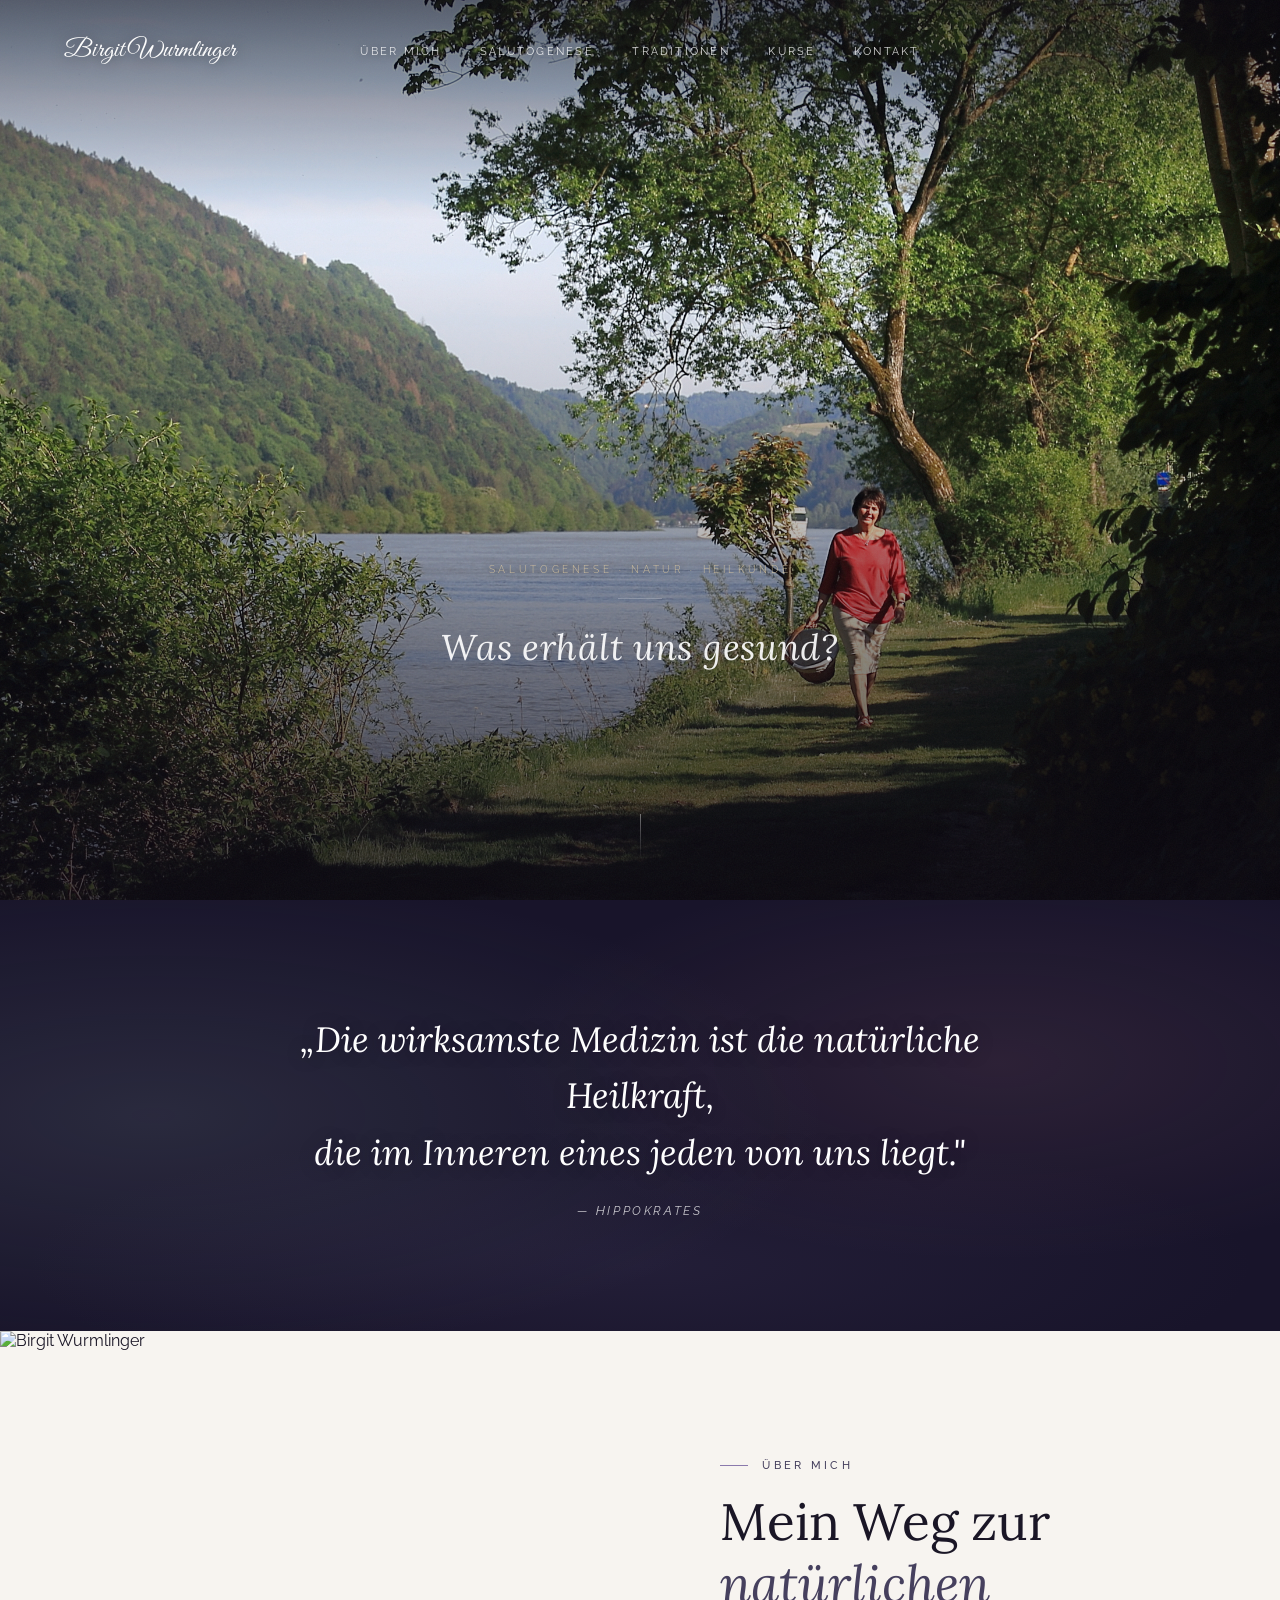
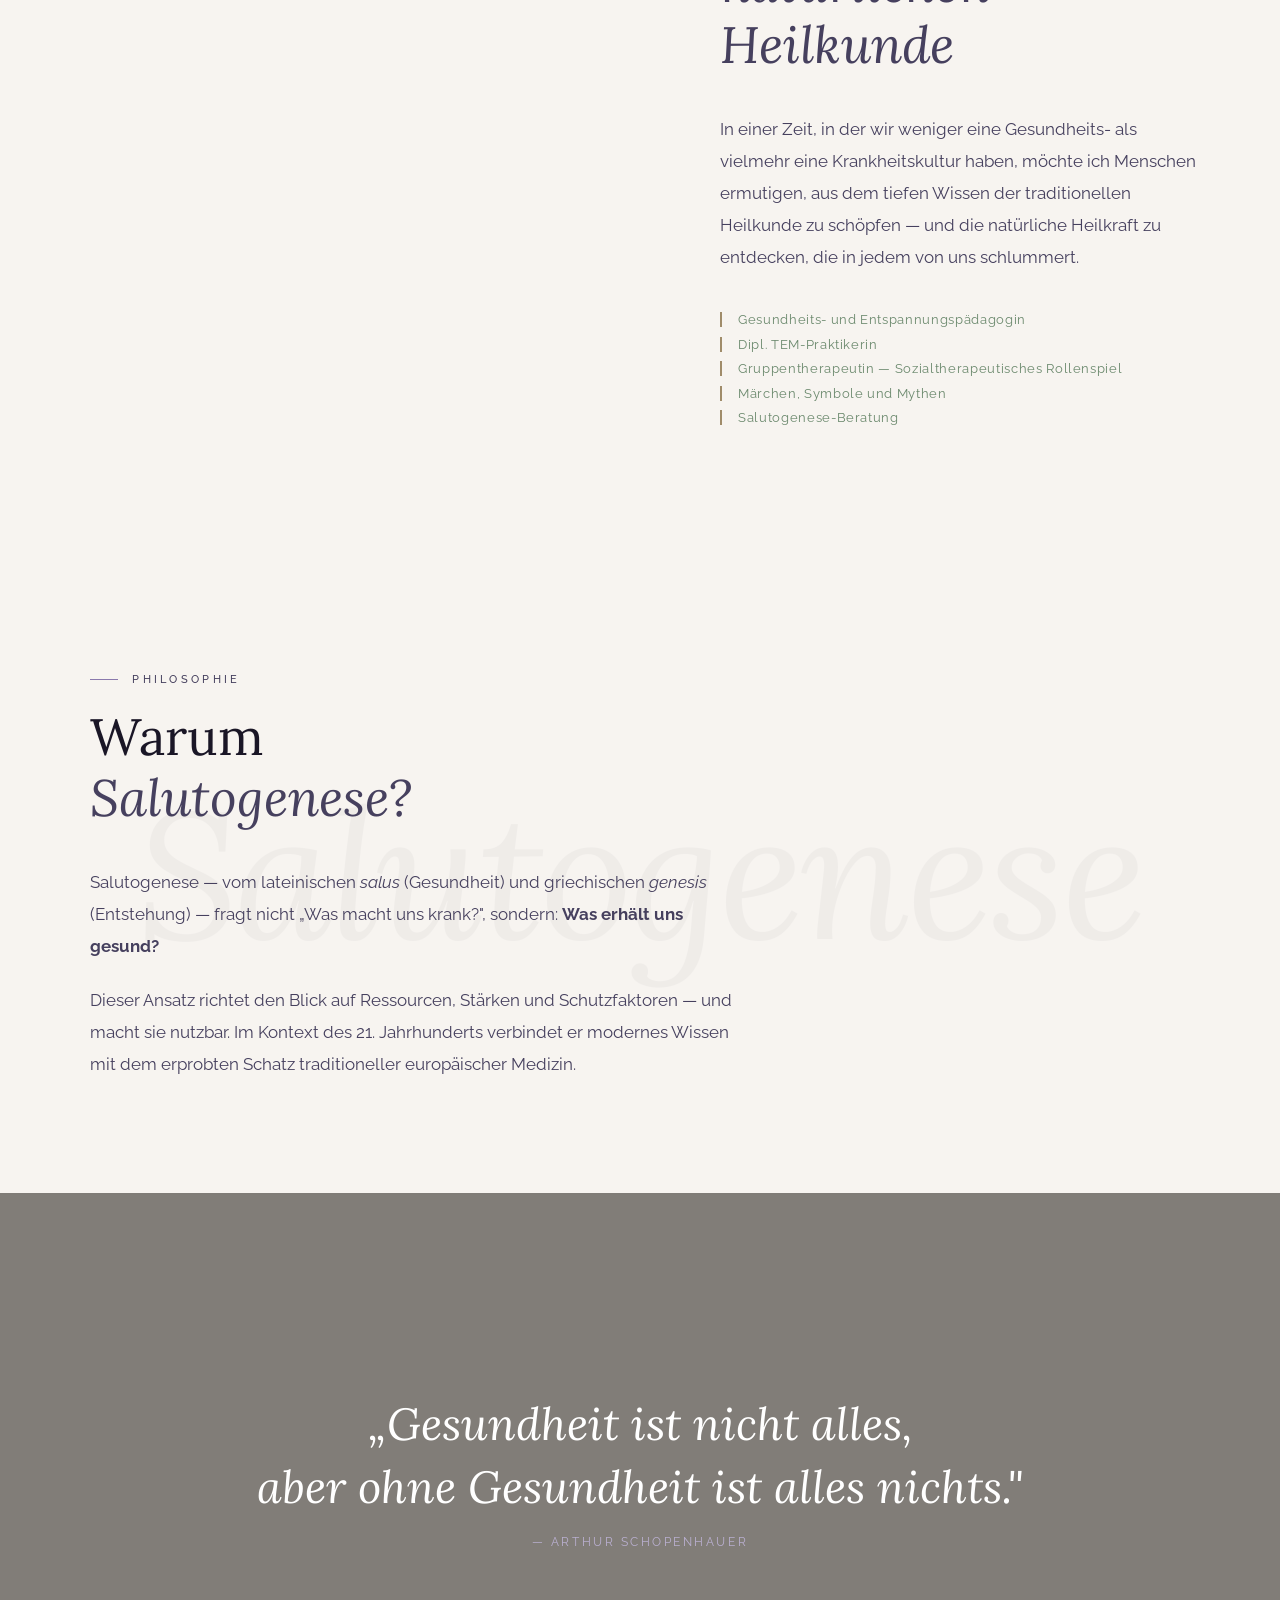
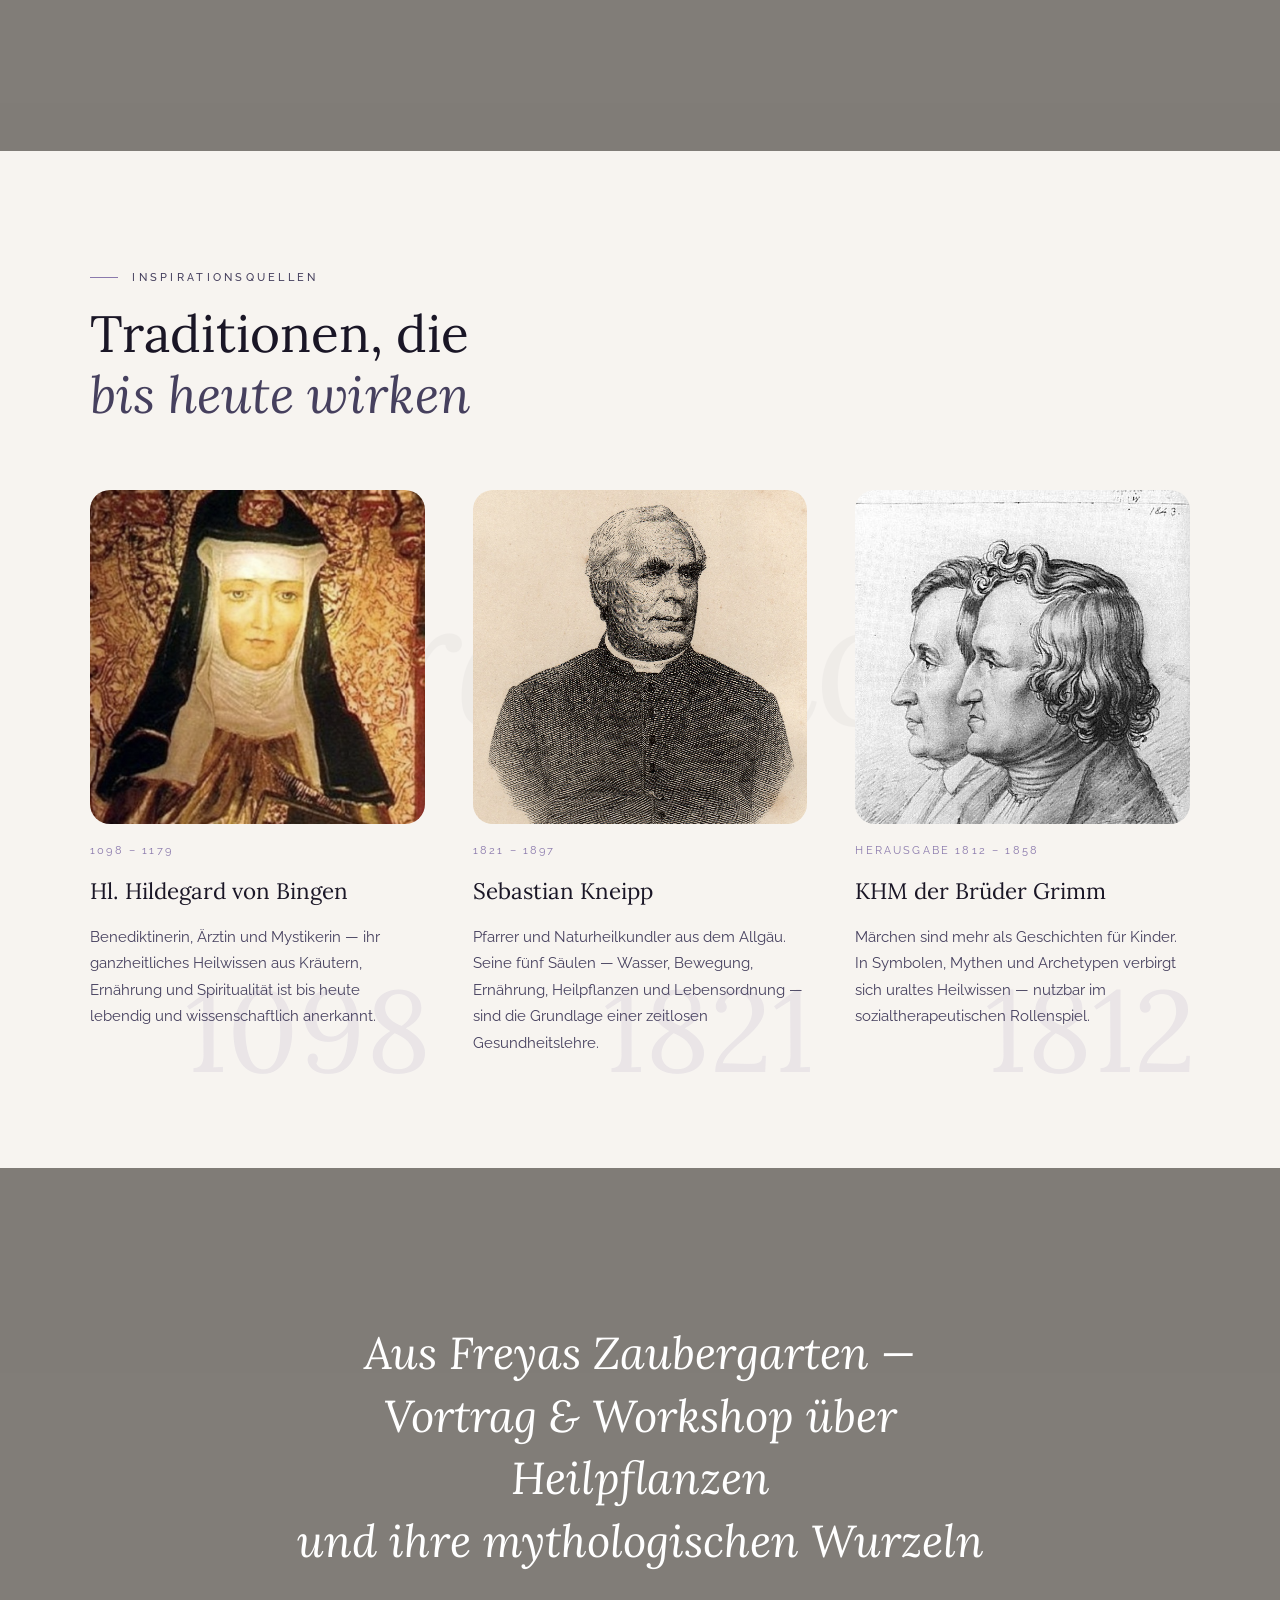
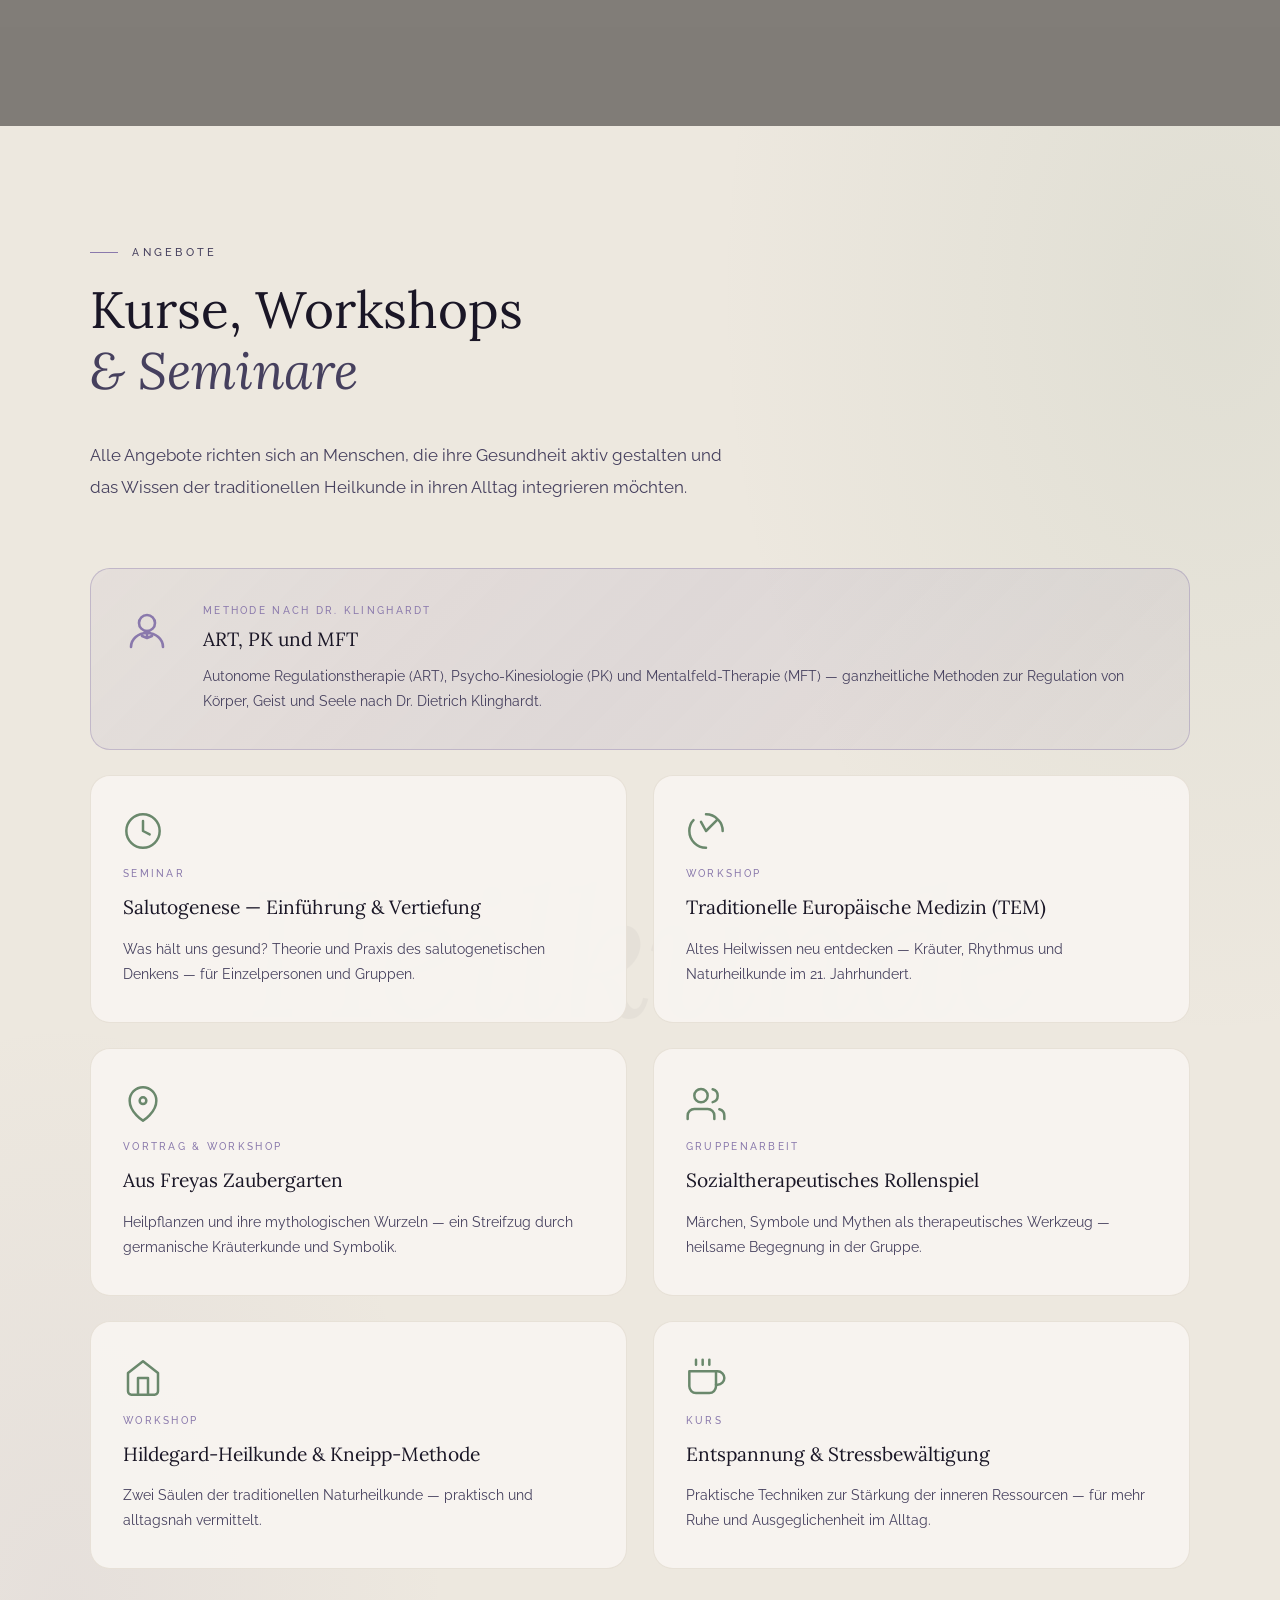
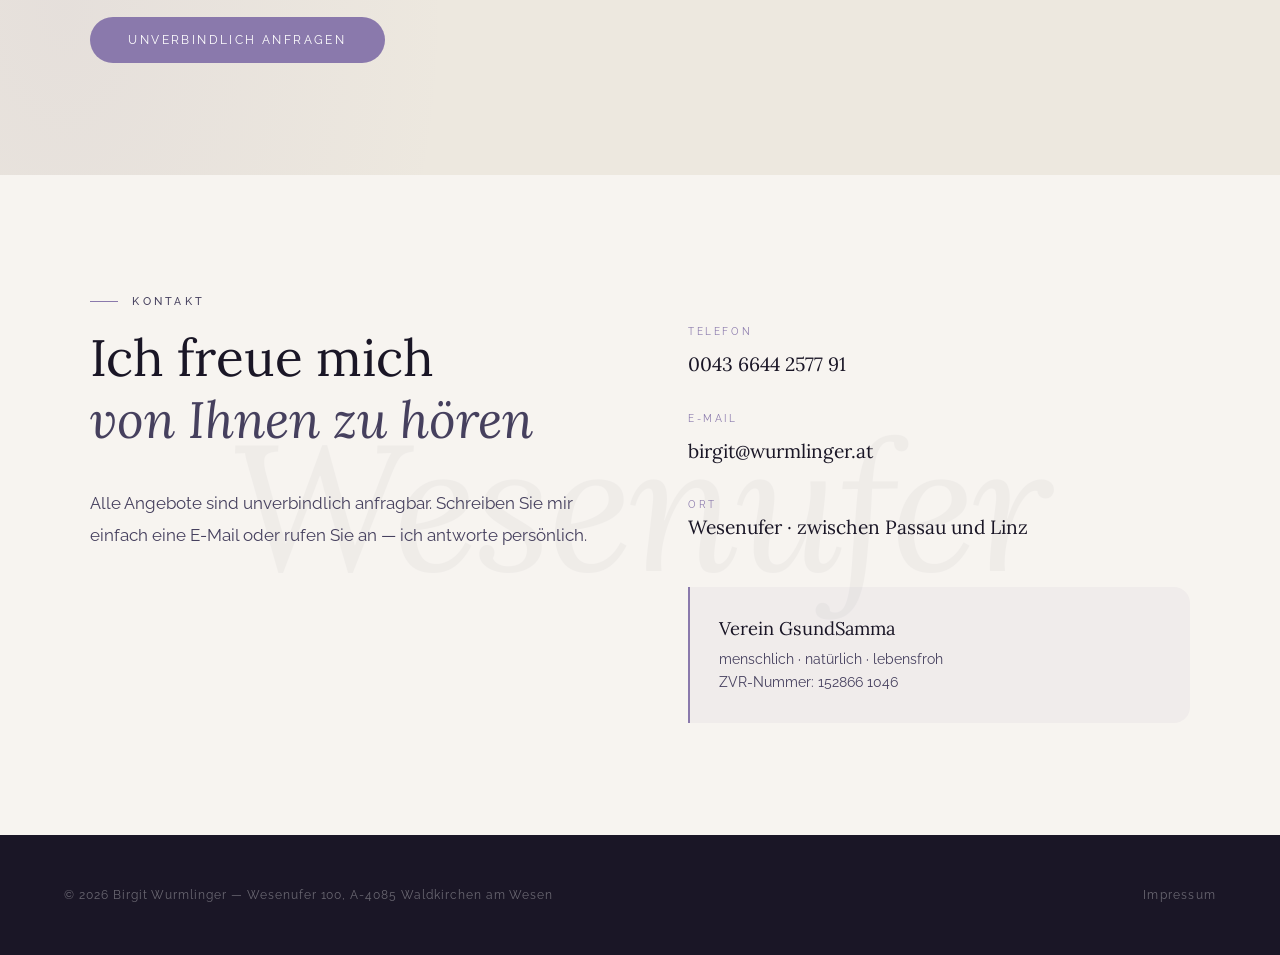
==== index.html @ cd3909a4 "Initial commit: Birgit Wurmlinger website" ====
<!DOCTYPE html>
<html lang="de">
<head>
  <meta charset="UTF-8" />
  <meta name="viewport" content="width=device-width, initial-scale=1.0" />
  <title>Birgit Wurmlinger — Gesundheit aus der Natur</title>
  <link rel="preconnect" href="https://fonts.googleapis.com" />
  <link rel="preconnect" href="https://fonts.gstatic.com" crossorigin />
  <link href="https://fonts.googleapis.com/css2?family=Great+Vibes&family=Lora:ital,wght@0,400;0,500;0,600;1,400;1,500&family=Raleway:wght@300;400;500&display=swap" rel="stylesheet" />

  <style>
    *, *::before, *::after { box-sizing: border-box; margin: 0; padding: 0; }

    :root {
      --cream:    #EDE8DF;
      --warm:     #E2DBD1;
      --dark:     #1A1626;
      --mid:      #46405E;
      --sage:     #6A886C;
      --lavender: #8A79AC;
      --earth:    #A08C6A;
      --light:    #F7F4F0;
    }

    html { scroll-behavior: smooth; }

    /* prefers-reduced-motion — disable all animations/transitions */
    @media (prefers-reduced-motion: reduce) {
      *, *::before, *::after {
        animation-duration: 0.01ms !important;
        animation-iteration-count: 1 !important;
        transition-duration: 0.01ms !important;
      }
      html { scroll-behavior: auto; }
      .hero-eyebrow, .hero-rule, .hero-title, .hero-scroll { opacity: 1; }
    }

    body {
      font-family: 'Raleway', sans-serif;
      font-weight: 400;
      background: var(--light);
      color: var(--dark);
      overflow-x: hidden;
    }

    /* ── NAVIGATION ─────────────────────────────── */
    nav {
      position: fixed;
      top: 0; left: 0; right: 0;
      z-index: 100;
      display: flex;
      justify-content: center;
      align-items: center;
      padding: 1.8rem 4rem;
      background: transparent;
      backdrop-filter: none;
      -webkit-backdrop-filter: none;
      border-bottom: 1px solid transparent;
      transition: padding 0.5s, background 0.5s, backdrop-filter 0.5s, border-color 0.5s;
    }
    nav.scrolled {
      padding: 0.9rem 4rem;
      background: rgba(247,244,240,0.92);
      backdrop-filter: blur(22px);
      -webkit-backdrop-filter: blur(22px);
      border-bottom: 1px solid rgba(160,140,106,0.16);
    }
    nav.scrolled .nav-logo-name {
      color: var(--dark);
      text-shadow: none;
    }
    .nav-logo {
      text-decoration: none;
      cursor: pointer;
      position: absolute;
      left: 4rem;
      top: 50%;
      transform: translateY(-50%);
      display: flex;
      align-items: center;
      height: 32px;
    }
    .nav-logo:focus-visible {
      outline: 2px solid var(--lavender);
      outline-offset: 6px;
      border-radius: 2px;
    }
    .nav-logo-name {
      font-family: 'Great Vibes', cursive;
      font-size: 1.65rem;
      color: #fff;
      white-space: nowrap;
      opacity: 0;
      transform: translateY(8px);
      transition: opacity 0.5s ease, transform 0.5s ease;
      pointer-events: none;
      text-shadow: 0 1px 14px rgba(26,22,38,0.5);
      line-height: 1;
    }
    nav.name-visible .nav-logo-name {
      opacity: 1;
      transform: translateY(0);
      pointer-events: auto;
    }
    .nav-links {
      display: flex;
      gap: 2.4rem;
      list-style: none;
    }
    .nav-links a {
      color: rgba(255,255,255,0.82);
      text-decoration: none;
      font-size: 0.7rem;
      letter-spacing: 0.2em;
      text-transform: uppercase;
      cursor: pointer;
      padding: 0.5rem 0;
      min-height: 44px;
      display: inline-flex;
      align-items: center;
      background: none;
      border: none;
      text-shadow: 0 1px 8px rgba(0,0,0,0.45);
      transition: color 0.35s, opacity 0.35s;
    }
    .nav-links a:hover {
      color: #fff;
    }
    .nav-links a:focus-visible {
      outline: 2px solid var(--lavender);
      outline-offset: 6px;
      border-radius: 2px;
    }
    nav.scrolled .nav-links a {
      color: var(--mid);
      text-shadow: none;
    }
    nav.scrolled .nav-links a:hover {
      color: var(--dark);
    }

    /* ── PARALLAX HELPER ─────────────────────────── */
    .parallax {
      background-attachment: fixed;
      background-position: center;
      background-repeat: no-repeat;
      background-size: cover;
    }

    /* ── HERO ────────────────────────────────────── */
    #hero {
      height: 100vh;
      background-image: url('bilder/bild_01_hintergrund_a.jpg');
      background-size: cover;
      background-position: 68% center;
      display: flex;
      align-items: flex-end;
      justify-content: center;
      text-align: center;
      position: relative;
    }
    #hero::before {
      content: '';
      position: absolute;
      top: 0; left: 0; right: 0;
      height: 220px;
      background: linear-gradient(to bottom, rgba(10,6,16,0.62) 0%, transparent 100%);
      z-index: 0;
      pointer-events: none;
    }
    #hero::after {
      content: '';
      position: absolute;
      inset: 0;
      background: linear-gradient(
        to top,
        rgba(12,8,18,0.78) 0%,
        rgba(12,8,18,0.48) 28%,
        rgba(12,8,18,0.12) 52%,
        transparent 70%
      );
      z-index: 0;
      pointer-events: none;
    }
    .hero-content {
      position: relative;
      z-index: 1;
      display: flex;
      flex-direction: column;
      align-items: center;
      padding-bottom: 13vh;
      gap: 0;
    }
    .hero-eyebrow {
      font-family: 'Raleway', sans-serif;
      font-weight: 300;
      font-size: 0.6rem;
      letter-spacing: 0.38em;
      text-transform: uppercase;
      color: rgba(218, 198, 158, 0.9);
      margin-bottom: 1.4rem;
      opacity: 0;
      animation: fadeUp 0.8s 0.2s forwards;
      text-shadow: 0 1px 10px rgba(6,2,14,0.7), 0 0 28px rgba(6,2,14,0.5);
    }
    .hero-rule {
      width: 44px;
      height: 1px;
      background: rgba(255,255,255,0.22);
      margin-bottom: 1.6rem;
      opacity: 0;
      animation: fadeUp 0.8s 0.42s forwards;
    }
    .hero-title {
      font-family: 'Lora', serif;
      font-style: italic;
      font-size: clamp(1.65rem, 2.8vw, 2.6rem);
      font-weight: 400;
      color: rgba(255,255,255,0.92);
      letter-spacing: 0.02em;
      line-height: 1.3;
      opacity: 0;
      animation: fadeUp 0.9s 0.6s forwards;
    }
    .hero-scroll {
      position: absolute;
      bottom: 2.6rem;
      left: 50%;
      transform: translateX(-50%);
      z-index: 1;
      opacity: 0;
      animation: fadeUp 1s 1.3s forwards;
    }
    .hero-scroll span {
      display: block;
      width: 1px;
      height: 44px;
      background: linear-gradient(to bottom, rgba(255,255,255,0.4), transparent);
      margin: 0 auto;
      animation: scrollPulse 2.5s ease-in-out 2s infinite;
    }
    @keyframes scrollPulse {
      0%, 100% { opacity: 0.35; }
      50% { opacity: 0.9; }
    }

    /* ── QUOTE DIVIDER ───────────────────────────── */
    .quote-divider {
      background-color: #18142A;
      background-image:
        radial-gradient(ellipse 75% 80% at 12% 50%, rgba(122,140,150,0.18) 0%, transparent 70%),
        radial-gradient(ellipse 60% 70% at 78% 38%, rgba(168,112,128,0.14) 0%, transparent 65%),
        radial-gradient(ellipse 80% 55% at 50% 85%, rgba(74,66,104,0.22) 0%, transparent 60%);
      padding: 7rem 2rem;
      text-align: center;
      position: relative;
    }
    .quote-divider blockquote {
      position: relative;
      font-family: 'Lora', serif;
      font-style: italic;
      font-size: clamp(1.4rem, 3vw, 2.2rem);
      color: #fff;
      max-width: 820px;
      margin: 0 auto 1.2rem;
      line-height: 1.6;
      text-shadow: 0 1px 16px rgba(30,10,40,0.35);
    }
    .quote-divider cite {
      position: relative;
      font-size: 0.75rem;
      letter-spacing: 0.22em;
      text-transform: uppercase;
      color: rgba(255,255,255,0.75);
    }

    /* ── CONTENT SECTIONS ────────────────────────── */
    section {
      padding: 7rem 2rem;
    }
    .section-inner {
      max-width: 1100px;
      margin: 0 auto;
    }
    .section-label {
      font-size: 0.68rem;
      letter-spacing: 0.3em;
      text-transform: uppercase;
      color: var(--mid);
      margin-bottom: 1.2rem;
      display: inline-flex;
      align-items: center;
      gap: 0.9rem;
      font-weight: 500;
    }
    .section-label::before {
      content: '';
      display: block;
      height: 1px;
      width: 0;
      background: var(--lavender);
      transition: width 0.65s cubic-bezier(0.4, 0, 0.2, 1) 0.28s;
      flex-shrink: 0;
    }
    .section-label.visible::before {
      width: 28px;
    }
    .section-title {
      font-family: 'Lora', serif;
      font-size: clamp(2rem, 4vw, 3.4rem);
      font-weight: 400;
      line-height: 1.2;
      color: var(--dark);
      margin-bottom: 2.4rem;
    }
    .section-title em {
      font-style: italic;
      color: var(--mid);
    }
    .section-text {
      font-size: 1.05rem;
      line-height: 1.9;
      color: var(--mid);
      max-width: 660px;
    }
    .section-text + .section-text {
      margin-top: 1.4rem;
    }

    /* ── ÜBER MICH ───────────────────────────────── */
    #ueber-mich {
      background: var(--light);
      padding: 0;
    }
    .ueber-grid {
      display: grid;
      grid-template-columns: 50% 50%;
      gap: 0;
      align-items: stretch;
      min-height: 85vh;
    }
    .ueber-img-wrap {
      position: relative;
      overflow: hidden;
      clip-path: polygon(0 0, 88% 0, 100% 100%, 0 100%);
    }
    .ueber-img-wrap img {
      width: 100%;
      height: 100%;
      object-fit: cover;
      object-position: center top;
      display: block;
    }
    .ueber-text {
      padding: 8rem 5rem 8rem 5rem;
      display: flex;
      flex-direction: column;
      justify-content: center;
    }
    .credentials {
      margin-top: 2.4rem;
      display: flex;
      flex-direction: column;
      gap: 0.6rem;
    }
    .credential-item {
      font-size: 0.82rem;
      letter-spacing: 0.05em;
      color: var(--sage);
      padding-left: 1rem;
      border-left: 2px solid var(--earth);
    }

    /* ── PARALLAX BREAK ──────────────────────────── */
    .parallax-break {
      height: 62vh;
      min-height: 400px;
      background-image: url('bilder/bild_09_bienenapotheke.jpg');
      background-position: center;
      position: relative;
    }
    .parallax-break::after {
      content: '';
      position: absolute;
      inset: 0;
      background: rgba(20,16,10,0.52);
    }
    .parallax-break-text {
      position: absolute;
      inset: 0;
      z-index: 1;
      display: flex;
      align-items: center;
      justify-content: center;
      text-align: center;
      padding: 2rem;
    }
    .parallax-break-text blockquote {
      font-family: 'Lora', serif;
      font-style: italic;
      font-size: clamp(1.6rem, 3.5vw, 2.8rem);
      color: #fff;
      max-width: 780px;
      line-height: 1.4;
    }
    .parallax-break-text cite {
      display: block;
      margin-top: 1rem;
      font-family: 'Raleway', sans-serif;
      font-style: normal;
      font-size: 0.72rem;
      letter-spacing: 0.22em;
      text-transform: uppercase;
      color: rgba(196,184,224,0.85);
    }

    /* ── SALUTOGENESE ────────────────────────────── */
    #salutogenese { background: var(--light); }

    /* ── TRADITIONELLE MEDIZIN ───────────────────── */
    #traditionen { background: var(--light); }
    .tradition-grid {
      display: grid;
      grid-template-columns: repeat(3, 1fr);
      gap: 3rem;
      margin-top: 4rem;
    }
    .tradition-card {
      display: flex;
      flex-direction: column;
      gap: 1.2rem;
    }
    .tradition-card img {
      width: 100%;
      aspect-ratio: 1;
      object-fit: cover;
      filter: grayscale(30%);
      transition: filter 0.25s;
      border-radius: 20px;
    }
    .tradition-card:hover img { filter: grayscale(0%); }
    .tradition-card h3 {
      font-family: 'Lora', serif;
      font-size: 1.4rem;
      font-weight: 400;
      color: var(--dark);
    }
    .tradition-card p {
      font-size: 0.92rem;
      line-height: 1.8;
      color: var(--mid);
    }
    .tradition-years {
      font-size: 0.68rem;
      letter-spacing: 0.2em;
      text-transform: uppercase;
      color: var(--lavender);
    }

    /* ── PARALLAX BREAK 2 ────────────────────────── */
    .parallax-break-2 {
      background-image: url('bilder/bild_07_natur_b.jpg');
      background-position: center 40%;
    }

    /* ── KURSE ───────────────────────────────────── */
    #kurse {
      background-color: var(--cream);
      background-image:
        radial-gradient(ellipse 60% 70% at 95% 10%, rgba(106,136,108,0.1) 0%, transparent 65%),
        radial-gradient(ellipse 50% 60% at 5% 90%, rgba(138,121,172,0.08) 0%, transparent 60%);
    }
    .kurs-grid {
      margin-top: 4rem;
      display: grid;
      grid-template-columns: repeat(2, 1fr);
      gap: 1.6rem;
    }
    .kurs-card {
      background: rgba(247,244,240,0.96);
      border: 1px solid rgba(160,140,106,0.18);
      border-radius: 20px;
      padding: 2.2rem 2rem;
      display: flex;
      flex-direction: column;
      gap: 1rem;
      transition: box-shadow 0.3s, transform 0.3s, border-color 0.3s;
    }
    .kurs-card:hover {
      box-shadow: 0 10px 36px rgba(26,22,38,0.1), 0 0 0 1px rgba(138,121,172,0.3);
      transform: translateY(-4px);
      border-color: rgba(138,121,172,0.3);
    }
    .kurs-icon {
      width: 40px;
      height: 40px;
      color: var(--sage);
      flex-shrink: 0;
    }
    .kurs-card-tag {
      font-size: 0.65rem;
      letter-spacing: 0.22em;
      text-transform: uppercase;
      color: var(--lavender);
      font-weight: 500;
    }
    .kurs-card-name {
      font-family: 'Lora', serif;
      font-size: 1.2rem;
      font-weight: 400;
      color: var(--dark);
      line-height: 1.35;
    }
    .kurs-card-desc {
      font-size: 0.88rem;
      line-height: 1.75;
      color: var(--mid);
    }
    .kurs-card--featured {
      background: linear-gradient(135deg,
        rgba(138,121,172,0.08) 0%,
        rgba(138,121,172,0.14) 50%,
        rgba(138,121,172,0.08) 100%
      );
      border-color: rgba(138,121,172,0.38);
      border-width: 1.5px;
      grid-column: span 2;
      flex-direction: row;
      align-items: flex-start;
      gap: 2rem;
    }
    .kurs-card--featured .kurs-icon {
      color: var(--lavender);
      width: 48px;
      height: 48px;
      flex-shrink: 0;
      margin-top: 0.2rem;
    }
    .kurs-card--featured .kurs-card-tag {
      color: var(--lavender);
    }
    .kurs-card--featured-body {
      display: flex;
      flex-direction: column;
      gap: 0.7rem;
    }
    @media (max-width: 900px) {
      .kurs-card--featured { grid-column: span 1; flex-direction: column; }
    }
    .btn {
      display: inline-block;
      margin-top: 3rem;
      padding: 1rem 2.4rem;
      font-family: 'Raleway', sans-serif;
      font-size: 0.75rem;
      letter-spacing: 0.2em;
      text-transform: uppercase;
      color: #fff;
      background: var(--lavender);
      text-decoration: none;
      border-radius: 100px;
      transition: background 0.25s, transform 0.2s;
      cursor: pointer;
      min-height: 44px;
      display: inline-flex;
      align-items: center;
    }
    .btn:hover {
      background: #7A6B9A;
      transform: translateY(-2px);
    }
    .btn:focus-visible {
      outline: 2px solid var(--lavender);
      outline-offset: 4px;
    }

    /* ── KONTAKT ─────────────────────────────────── */
    #kontakt { background: var(--light); }
    .kontakt-grid {
      display: grid;
      grid-template-columns: 1fr 1fr;
      gap: 6rem;
      align-items: start;
    }
    .kontakt-details {
      display: flex;
      flex-direction: column;
      gap: 1.6rem;
      margin-top: 2.4rem;
    }
    .kontakt-item {
      display: flex;
      flex-direction: column;
      gap: 0.3rem;
    }
    .kontakt-label {
      font-size: 0.65rem;
      letter-spacing: 0.25em;
      text-transform: uppercase;
      color: var(--lavender);
    }
    .kontakt-value {
      font-family: 'Lora', serif;
      font-size: 1.2rem;
      color: var(--dark);
    }
    .kontakt-value a {
      color: inherit;
      text-decoration: none;
      transition: color 0.25s;
      cursor: pointer;
      min-height: 44px;
      display: inline-flex;
      align-items: center;
    }
    .kontakt-value a:hover { color: var(--sage); }
    .kontakt-value a:focus-visible {
      outline: 2px solid var(--sage);
      outline-offset: 3px;
      border-radius: 2px;
    }
    .kontakt-verein {
      margin-top: 3rem;
      padding: 1.8rem;
      border-left: 2px solid var(--lavender);
      background: rgba(138,121,172,0.06);
      border-radius: 0 16px 16px 0;
    }
    .kontakt-verein h4 {
      font-family: 'Lora', serif;
      font-size: 1.15rem;
      font-weight: 400;
      color: var(--dark);
      margin-bottom: 0.5rem;
    }
    .kontakt-verein p {
      font-size: 0.85rem;
      color: var(--mid);
      line-height: 1.7;
    }

    /* ── FOOTER ──────────────────────────────────── */
    footer {
      background: var(--dark);
      padding: 2.4rem 4rem;
      display: flex;
      justify-content: space-between;
      align-items: center;
    }
    footer p {
      font-size: 0.75rem;
      color: rgba(255,255,255,0.35);
      letter-spacing: 0.08em;
    }
    footer a {
      font-size: 0.75rem;
      color: rgba(255,255,255,0.35);
      text-decoration: none;
      letter-spacing: 0.1em;
      transition: color 0.25s;
      cursor: pointer;
      min-height: 44px;
      display: inline-flex;
      align-items: center;
    }
    footer a:hover { color: var(--lavender); }
    footer a:focus-visible {
      outline: 2px solid var(--lavender);
      outline-offset: 4px;
      border-radius: 2px;
    }

    /* ── REVEAL ANIMATION ────────────────────────── */
    .reveal {
      opacity: 0;
      transform: translateY(32px);
      transition: opacity 0.8s ease, transform 0.8s ease;
    }
    .reveal.visible {
      opacity: 1;
      transform: none;
    }

    /* ── KEYFRAMES ───────────────────────────────── */
    @keyframes fadeUp {
      to { opacity: 1; transform: translateY(0); }
    }

    /* ── HAMBURGER ───────────────────────────────── */
    .hamburger {
      display: none;
      position: absolute;
      right: 2rem;
      top: 50%;
      transform: translateY(-50%);
      flex-direction: column;
      gap: 5px;
      background: none;
      border: none;
      cursor: pointer;
      padding: 8px;
      min-width: 44px;
      min-height: 44px;
      align-items: center;
      justify-content: center;
    }
    .hamburger span {
      display: block;
      width: 22px;
      height: 1.5px;
      background: #fff;
      transition: transform 0.25s, opacity 0.25s;
      transform-origin: center;
    }
    .hamburger[aria-expanded="true"] span:nth-child(1) { transform: translateY(6.5px) rotate(45deg); }
    .hamburger[aria-expanded="true"] span:nth-child(2) { opacity: 0; }
    .hamburger[aria-expanded="true"] span:nth-child(3) { transform: translateY(-6.5px) rotate(-45deg); }
    .mobile-menu {
      display: none;
      position: fixed;
      inset: 0;
      z-index: 99;
      background: rgba(34,29,20,0.97);
      backdrop-filter: blur(16px);
      flex-direction: column;
      align-items: center;
      justify-content: center;
      gap: 2.4rem;
    }
    .mobile-menu.open { display: flex; }
    .mobile-menu a {
      font-family: 'Lora', serif;
      font-size: 2rem;
      color: #fff;
      text-decoration: none;
      letter-spacing: 0.08em;
      transition: color 0.2s;
    }
    .mobile-menu a:hover { color: var(--lavender); }

    /* ── WASSERZEICHEN ───────────────────────────── */
    .watermark {
      position: absolute;
      left: 50%;
      top: 50%;
      transform: translate(-50%, -50%);
      font-family: 'Lora', serif;
      font-style: italic;
      font-weight: 400;
      font-size: clamp(6rem, 14vw, 13rem);
      color: var(--dark);
      opacity: 0.032;
      white-space: nowrap;
      pointer-events: none;
      user-select: none;
      z-index: 0;
      letter-spacing: -0.02em;
    }


    /* ── GRAIN TEXTURE ──────────────────────────── */
    .grain-overlay {
      position: fixed;
      inset: 0;
      z-index: 9999;
      pointer-events: none;
      opacity: 0.042;
      background-image: url("data:image/svg+xml,%3Csvg xmlns='http://www.w3.org/2000/svg' width='200' height='200'%3E%3Cfilter id='n'%3E%3CfeTurbulence type='fractalNoise' baseFrequency='0.72' numOctaves='4' stitchTiles='stitch'/%3E%3C/filter%3E%3Crect width='200' height='200' filter='url(%23n)'/%3E%3C/svg%3E");
      background-size: 200px 200px;
    }

    /* ── SCROLL PROGRESS ─────────────────────────── */
    #progress {
      position: fixed;
      top: 0; left: 0;
      height: 2px;
      width: 0;
      background: linear-gradient(to right, var(--lavender), #C4B8E0, var(--lavender));
      z-index: 200;
      transition: width 0.06s linear;
    }

    /* ── TRADITION CARD DEKO-JAHRESZAHL ─────────── */
    .tradition-card {
      position: relative;
      isolation: isolate;
    }
    .tradition-card::before {
      content: attr(data-year);
      position: absolute;
      bottom: -2rem;
      right: -0.4rem;
      font-family: 'Lora', serif;
      font-size: clamp(5.5rem, 9vw, 8.5rem);
      font-weight: 400;
      color: var(--lavender);
      opacity: 0.12;
      pointer-events: none;
      line-height: 1;
      z-index: -1;
    }

    /* ── RESPONSIVE ──────────────────────────────── */
    @media (max-width: 900px) {
      nav { padding: 1.2rem 2rem; }
      nav.scrolled { padding: 0.9rem 2rem; }
      .nav-links { display: none; }
      .hamburger { display: flex; }
      .ueber-grid { grid-template-columns: 1fr; }
      .nav-logo { left: 2rem; }
      .hero-content { padding: 0 2rem; }
      .ueber-img-wrap { height: 60vw; min-height: 300px; max-height: 480px; clip-path: none; }
      .ueber-text { padding: 4rem 2rem; }
      .kontakt-grid { grid-template-columns: 1fr; gap: 3rem; }
      .tradition-grid { grid-template-columns: 1fr; }
      .kurs-grid { grid-template-columns: 1fr; }
      footer { flex-direction: column; gap: 0.8rem; text-align: center; }
    }
  </style>
</head>
<body>

  <!-- GRAIN + PROGRESS -->
  <div class="grain-overlay" aria-hidden="true"></div>
  <div id="progress" aria-hidden="true"></div>

  <!-- MOBILE MENU -->
  <div class="mobile-menu" id="mobileMenu" role="dialog" aria-label="Navigation">
    <a href="#ueber-mich" onclick="closeMobile()">Über mich</a>
    <a href="#salutogenese" onclick="closeMobile()">Salutogenese</a>
    <a href="#traditionen" onclick="closeMobile()">Traditionen</a>
    <a href="#kurse" onclick="closeMobile()">Kurse</a>
    <a href="#kontakt" onclick="closeMobile()">Kontakt</a>
  </div>

  <!-- NAV -->
  <nav id="nav">
    <a href="#hero" class="nav-logo" aria-label="Zur Startseite">
      <span class="nav-logo-name">Birgit Wurmlinger</span>
    </a>
    <ul class="nav-links">
      <li><a href="#ueber-mich">Über mich</a></li>
      <li><a href="#salutogenese">Salutogenese</a></li>
      <li><a href="#traditionen">Traditionen</a></li>
      <li><a href="#kurse">Kurse</a></li>
      <li><a href="#kontakt">Kontakt</a></li>
    </ul>
    <button class="hamburger" id="hamburger" aria-expanded="false" aria-controls="mobileMenu" aria-label="Menü öffnen">
      <span></span><span></span><span></span>
    </button>
  </nav>

  <main>
  <!-- HERO -->
  <section id="hero" class="parallax">
    <div class="hero-content">
      <span class="hero-eyebrow">Salutogenese · Natur · Heilkunde</span>
      <div class="hero-rule" aria-hidden="true"></div>
      <h1 class="hero-title">Was erhält uns gesund?</h1>
    </div>
    <div class="hero-scroll" aria-hidden="true"><span></span></div>
  </section>

  <!-- QUOTE DIVIDER -->
  <div class="quote-divider">
    <blockquote>
      „Die wirksamste Medizin ist die natürliche Heilkraft,<br/>
      die im Inneren eines jeden von uns liegt."
    </blockquote>
    <cite>— Hippokrates</cite>
  </div>


  <!-- ÜBER MICH -->
  <section id="ueber-mich">
    <div class="ueber-grid">
      <div class="ueber-img-wrap">
        <img src="bilder/bild_08_portrait.jpg" alt="Birgit Wurmlinger" loading="lazy" />
      </div>
      <div class="ueber-text">
        <span class="section-label reveal">Über mich</span>
        <h2 class="section-title reveal">Mein Weg zur <em>natürlichen Heilkunde</em></h2>
        <p class="section-text reveal">
          In einer Zeit, in der wir weniger eine Gesundheits- als vielmehr eine
          Krankheitskultur haben, möchte ich Menschen ermutigen, aus dem tiefen
          Wissen der traditionellen Heilkunde zu schöpfen — und die natürliche
          Heilkraft zu entdecken, die in jedem von uns schlummert.
        </p>
        <div class="credentials reveal">
          <span class="credential-item">Gesundheits- und Entspannungspädagogin</span>
          <span class="credential-item">Dipl. TEM-Praktikerin</span>
          <span class="credential-item">Gruppentherapeutin — Sozialtherapeutisches Rollenspiel</span>
          <span class="credential-item">Märchen, Symbole und Mythen</span>
          <span class="credential-item">Salutogenese-Beratung</span>
        </div>
      </div>
    </div>
  </section>

  <!-- SALUTOGENESE -->
  <section id="salutogenese" style="position:relative; overflow:hidden;">
    <span class="watermark" aria-hidden="true">Salutogenese</span>
    <div class="section-inner" style="position:relative; z-index:1;">
      <span class="section-label reveal">Philosophie</span>
      <h2 class="section-title reveal">Warum<br/><em>Salutogenese?</em></h2>
      <p class="section-text reveal">
        Salutogenese — vom lateinischen <em>salus</em> (Gesundheit) und griechischen
        <em>genesis</em> (Entstehung) — fragt nicht „Was macht uns krank?",
        sondern: <strong>Was erhält uns gesund?</strong>
      </p>
      <p class="section-text reveal" style="margin-top: 1.4rem;">
        Dieser Ansatz richtet den Blick auf Ressourcen, Stärken und Schutzfaktoren
        — und macht sie nutzbar. Im Kontext des 21. Jahrhunderts verbindet er
        modernes Wissen mit dem erprobten Schatz traditioneller europäischer Medizin.
      </p>
    </div>
  </section>

  <!-- PARALLAX BREAK 1 -->
  <div class="parallax parallax-break">
    <div class="parallax-break-text">
      <blockquote>
        „Gesundheit ist nicht alles,<br/>aber ohne Gesundheit ist alles nichts."
        <cite>— Arthur Schopenhauer</cite>
      </blockquote>
    </div>
  </div>

  <!-- TRADITIONEN -->

  <section id="traditionen" style="position:relative; overflow:hidden;">
    <span class="watermark" aria-hidden="true">Tradition</span>
    <div class="section-inner" style="position:relative; z-index:1;">
      <span class="section-label reveal">Inspirationsquellen</span>
      <h2 class="section-title reveal">Traditionen, die<br/><em>bis heute wirken</em></h2>
      <div class="tradition-grid">
        <div class="tradition-card reveal" data-year="1098">
          <img src="bilder/bild_04_hildegard_von_bingen.jpg" alt="Hildegard von Bingen" loading="lazy" />
          <span class="tradition-years">1098 – 1179</span>
          <h3>Hl. Hildegard von Bingen</h3>
          <p>Benediktinerin, Ärztin und Mystikerin — ihr ganzheitliches Heilwissen
          aus Kräutern, Ernährung und Spiritualität ist bis heute lebendig und
          wissenschaftlich anerkannt.</p>
        </div>
        <div class="tradition-card reveal" data-year="1821">
          <img src="bilder/bild_05_sebastian_kneipp.jpg" alt="Sebastian Kneipp" loading="lazy" style="object-position: top;" />
          <span class="tradition-years">1821 – 1897</span>
          <h3>Sebastian Kneipp</h3>
          <p>Pfarrer und Naturheilkundler aus dem Allgäu. Seine fünf Säulen —
          Wasser, Bewegung, Ernährung, Heilpflanzen und Lebensordnung — sind
          die Grundlage einer zeitlosen Gesundheitslehre.</p>
        </div>
        <div class="tradition-card reveal" data-year="1812">
          <img src="bilder/bild_06_gebrueder_grimm.png" alt="Gebrüder Grimm" loading="lazy" />
          <span class="tradition-years">Herausgabe 1812 – 1858</span>
          <h3>KHM der Brüder Grimm</h3>
          <p>Märchen sind mehr als Geschichten für Kinder. In Symbolen, Mythen
          und Archetypen verbirgt sich uraltes Heilwissen — nutzbar im
          sozialtherapeutischen Rollenspiel.</p>
        </div>
      </div>
    </div>
  </section>

  <!-- PARALLAX BREAK 2 -->
  <div class="parallax parallax-break parallax-break-2">
    <div class="parallax-break-text">
      <blockquote>
        Aus Freyas Zaubergarten —<br/>
        Vortrag &amp; Workshop über Heilpflanzen<br/>
        und ihre mythologischen Wurzeln
      </blockquote>
    </div>
  </div>


  <!-- KURSE -->
  <section id="kurse" style="position:relative; overflow:hidden;">
    <span class="watermark" aria-hidden="true">Heilkunde</span>
    <div class="section-inner" style="position:relative; z-index:1;">
      <span class="section-label reveal">Angebote</span>
      <h2 class="section-title reveal">Kurse, Workshops<br/><em>&amp; Seminare</em></h2>
      <p class="section-text reveal">
        Alle Angebote richten sich an Menschen, die ihre Gesundheit aktiv gestalten
        und das Wissen der traditionellen Heilkunde in ihren Alltag integrieren möchten.
      </p>
      <div class="kurs-grid">

        <div class="kurs-card kurs-card--featured reveal">
          <svg class="kurs-icon" viewBox="0 0 24 24" fill="none" stroke="currentColor" stroke-width="1.3" stroke-linecap="round" stroke-linejoin="round" aria-hidden="true">
            <circle cx="12" cy="8" r="4"/>
            <path d="M4 20c0-4 3.6-7 8-7s8 3 8 7"/>
            <path d="M12 12v3"/>
            <path d="M9.5 14.5l2.5 1 2.5-1"/>
          </svg>
          <div class="kurs-card--featured-body">
            <span class="kurs-card-tag">Methode nach Dr. Klinghardt</span>
            <h3 class="kurs-card-name">ART, PK und MFT</h3>
            <p class="kurs-card-desc">Autonome Regulationstherapie (ART), Psycho-Kinesiologie (PK) und Mentalfeld-Therapie (MFT) — ganzheitliche Methoden zur Regulation von Körper, Geist und Seele nach Dr. Dietrich Klinghardt.</p>
          </div>
        </div>

        <div class="kurs-card reveal">
          <svg class="kurs-icon" viewBox="0 0 24 24" fill="none" stroke="currentColor" stroke-width="1.5" stroke-linecap="round" stroke-linejoin="round" aria-hidden="true">
            <path d="M12 2C6.5 2 2 6.5 2 12s4.5 10 10 10 10-4.5 10-10S17.5 2 12 2z"/>
            <path d="M12 6v6l4 2"/>
          </svg>
          <span class="kurs-card-tag">Seminar</span>
          <h3 class="kurs-card-name">Salutogenese — Einführung &amp; Vertiefung</h3>
          <p class="kurs-card-desc">Was hält uns gesund? Theorie und Praxis des salutogenetischen Denkens — für Einzelpersonen und Gruppen.</p>
        </div>

        <div class="kurs-card reveal">
          <svg class="kurs-icon" viewBox="0 0 24 24" fill="none" stroke="currentColor" stroke-width="1.5" stroke-linecap="round" stroke-linejoin="round" aria-hidden="true">
            <path d="M12 22C6.5 22 2 17.5 2 12c0-2.5 1-5 2.5-6.5"/>
            <path d="M12 2c2.8 0 5.3 1.2 7 3l-7 7-3-5.5"/>
            <path d="M19.5 5.5C21 7 22 9.5 22 12"/>
          </svg>
          <span class="kurs-card-tag">Workshop</span>
          <h3 class="kurs-card-name">Traditionelle Europäische Medizin (TEM)</h3>
          <p class="kurs-card-desc">Altes Heilwissen neu entdecken — Kräuter, Rhythmus und Naturheilkunde im 21. Jahrhundert.</p>
        </div>

        <div class="kurs-card reveal">
          <svg class="kurs-icon" viewBox="0 0 24 24" fill="none" stroke="currentColor" stroke-width="1.5" stroke-linecap="round" stroke-linejoin="round" aria-hidden="true">
            <path d="M12 22s-8-5-8-12a8 8 0 0 1 16 0c0 7-8 12-8 12z"/>
            <circle cx="12" cy="10" r="2"/>
          </svg>
          <span class="kurs-card-tag">Vortrag &amp; Workshop</span>
          <h3 class="kurs-card-name">Aus Freyas Zaubergarten</h3>
          <p class="kurs-card-desc">Heilpflanzen und ihre mythologischen Wurzeln — ein Streifzug durch germanische Kräuterkunde und Symbolik.</p>
        </div>

        <div class="kurs-card reveal">
          <svg class="kurs-icon" viewBox="0 0 24 24" fill="none" stroke="currentColor" stroke-width="1.5" stroke-linecap="round" stroke-linejoin="round" aria-hidden="true">
            <path d="M17 21v-2a4 4 0 0 0-4-4H5a4 4 0 0 0-4 4v2"/>
            <circle cx="9" cy="7" r="4"/>
            <path d="M23 21v-2a4 4 0 0 0-3-3.87"/>
            <path d="M16 3.13a4 4 0 0 1 0 7.75"/>
          </svg>
          <span class="kurs-card-tag">Gruppenarbeit</span>
          <h3 class="kurs-card-name">Sozialtherapeutisches Rollenspiel</h3>
          <p class="kurs-card-desc">Märchen, Symbole und Mythen als therapeutisches Werkzeug — heilsame Begegnung in der Gruppe.</p>
        </div>

        <div class="kurs-card reveal">
          <svg class="kurs-icon" viewBox="0 0 24 24" fill="none" stroke="currentColor" stroke-width="1.5" stroke-linecap="round" stroke-linejoin="round" aria-hidden="true">
            <path d="M3 9l9-7 9 7v11a2 2 0 0 1-2 2H5a2 2 0 0 1-2-2z"/>
            <polyline points="9 22 9 12 15 12 15 22"/>
          </svg>
          <span class="kurs-card-tag">Workshop</span>
          <h3 class="kurs-card-name">Hildegard-Heilkunde &amp; Kneipp-Methode</h3>
          <p class="kurs-card-desc">Zwei Säulen der traditionellen Naturheilkunde — praktisch und alltagsnah vermittelt.</p>
        </div>

        <div class="kurs-card reveal">
          <svg class="kurs-icon" viewBox="0 0 24 24" fill="none" stroke="currentColor" stroke-width="1.5" stroke-linecap="round" stroke-linejoin="round" aria-hidden="true">
            <path d="M18 8h1a4 4 0 0 1 0 8h-1"/>
            <path d="M2 8h16v9a4 4 0 0 1-4 4H6a4 4 0 0 1-4-4V8z"/>
            <line x1="6" y1="1" x2="6" y2="4"/>
            <line x1="10" y1="1" x2="10" y2="4"/>
            <line x1="14" y1="1" x2="14" y2="4"/>
          </svg>
          <span class="kurs-card-tag">Kurs</span>
          <h3 class="kurs-card-name">Entspannung &amp; Stressbewältigung</h3>
          <p class="kurs-card-desc">Praktische Techniken zur Stärkung der inneren Ressourcen — für mehr Ruhe und Ausgeglichenheit im Alltag.</p>
        </div>

      </div>
      <a href="#kontakt" class="btn reveal">Unverbindlich anfragen</a>
    </div>
  </section>

  <!-- KONTAKT -->
  <section id="kontakt" style="position:relative; overflow:hidden;">
    <span class="watermark" aria-hidden="true">Wesenufer</span>
    <div class="section-inner" style="position:relative; z-index:1;">
      <div class="kontakt-grid">
        <div>
          <span class="section-label reveal">Kontakt</span>
          <h2 class="section-title reveal">Ich freue mich<br/><em>von Ihnen zu hören</em></h2>
          <p class="section-text reveal">
            Alle Angebote sind unverbindlich anfragbar. Schreiben Sie mir einfach
            eine E-Mail oder rufen Sie an — ich antworte persönlich.
          </p>
        </div>
        <div>
          <div class="kontakt-details">
            <div class="kontakt-item reveal">
              <span class="kontakt-label">Telefon</span>
              <span class="kontakt-value">
                <a href="tel:+43664257791">0043 6644 2577 91</a>
              </span>
            </div>
            <div class="kontakt-item reveal">
              <span class="kontakt-label">E-Mail</span>
              <span class="kontakt-value">
                <a href="mailto:birgit@wurmlinger.at">birgit@wurmlinger.at</a>
              </span>
            </div>
            <div class="kontakt-item reveal">
              <span class="kontakt-label">Ort</span>
              <span class="kontakt-value">Wesenufer · zwischen Passau und Linz</span>
            </div>
          </div>
          <div class="kontakt-verein reveal">
            <h4>Verein GsundSamma</h4>
            <p>menschlich · natürlich · lebensfroh<br/>
            ZVR-Nummer: 152866 1046</p>
          </div>
        </div>
      </div>
    </div>
  </section>

  </main>

  <!-- FOOTER -->
  <footer>
    <p>© 2026 Birgit Wurmlinger — Wesenufer 100, A-4085 Waldkirchen am Wesen</p>
    <a href="impressum.html">Impressum</a>
  </footer>

  <script>
    // Nav scroll behaviour + progress bar + hero name float
    const nav = document.getElementById('nav');
    const progress = document.getElementById('progress');
    const heroEl = document.getElementById('hero');
    window.addEventListener('scroll', () => {
      const sy = window.scrollY;
      nav.classList.toggle('scrolled', sy > 60);
      const pct = sy / (document.documentElement.scrollHeight - window.innerHeight);
      progress.style.width = (pct * 100) + '%';
      // Show name in nav when hero is 72% scrolled away
      nav.classList.toggle('name-visible', sy > heroEl.offsetHeight * 0.72);
    }, { passive: true });

    // Hamburger menu
    const hamburger = document.getElementById('hamburger');
    const mobileMenu = document.getElementById('mobileMenu');
    hamburger.addEventListener('click', () => {
      const open = mobileMenu.classList.toggle('open');
      hamburger.setAttribute('aria-expanded', open);
      document.body.style.overflow = open ? 'hidden' : '';
    });
    function closeMobile() {
      mobileMenu.classList.remove('open');
      hamburger.setAttribute('aria-expanded', 'false');
      document.body.style.overflow = '';
    }
    // Close on Escape
    document.addEventListener('keydown', e => { if (e.key === 'Escape') closeMobile(); });

    // Scroll reveal
    const reveals = document.querySelectorAll('.reveal');
    const observer = new IntersectionObserver((entries) => {
      entries.forEach((entry, i) => {
        if (entry.isIntersecting) {
          setTimeout(() => entry.target.classList.add('visible'), i * 80);
          observer.unobserve(entry.target);
        }
      });
    }, { threshold: 0.12 });
    reveals.forEach(el => observer.observe(el));
  </script>

</body>
</html>
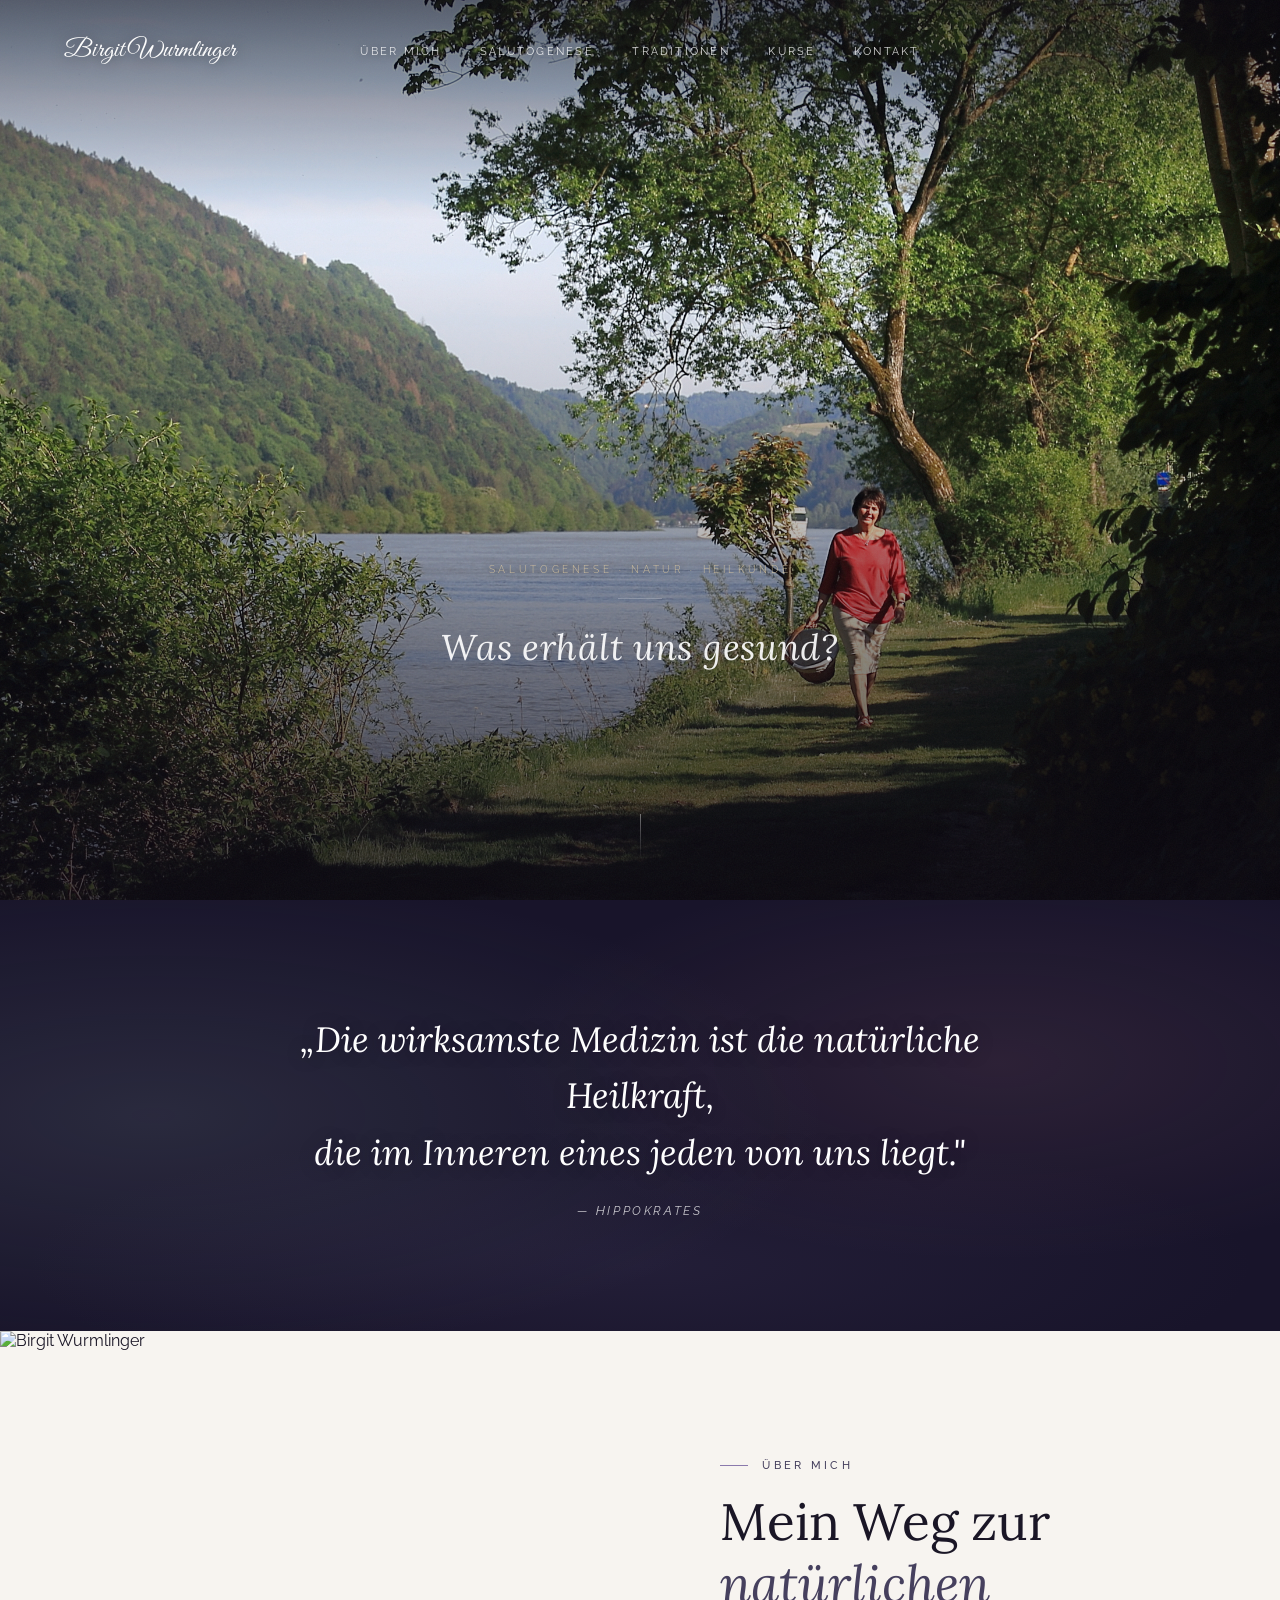
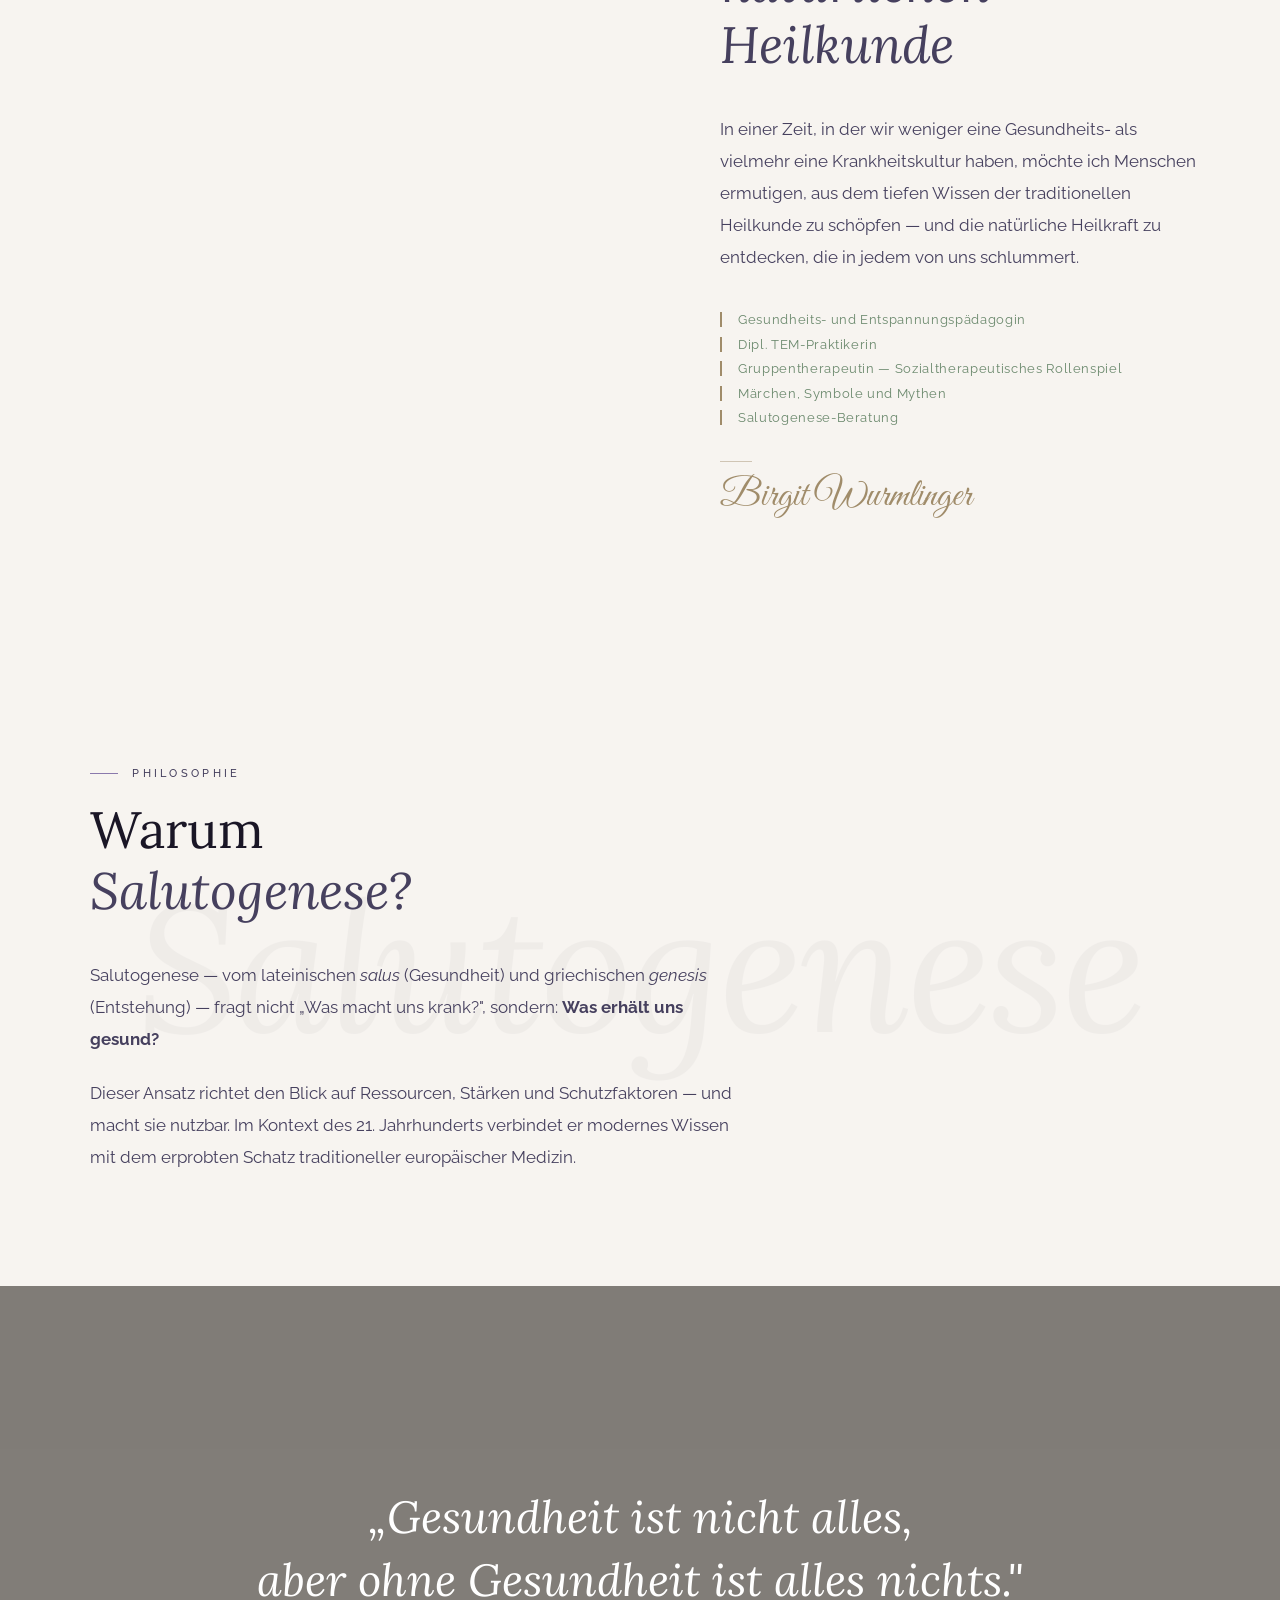
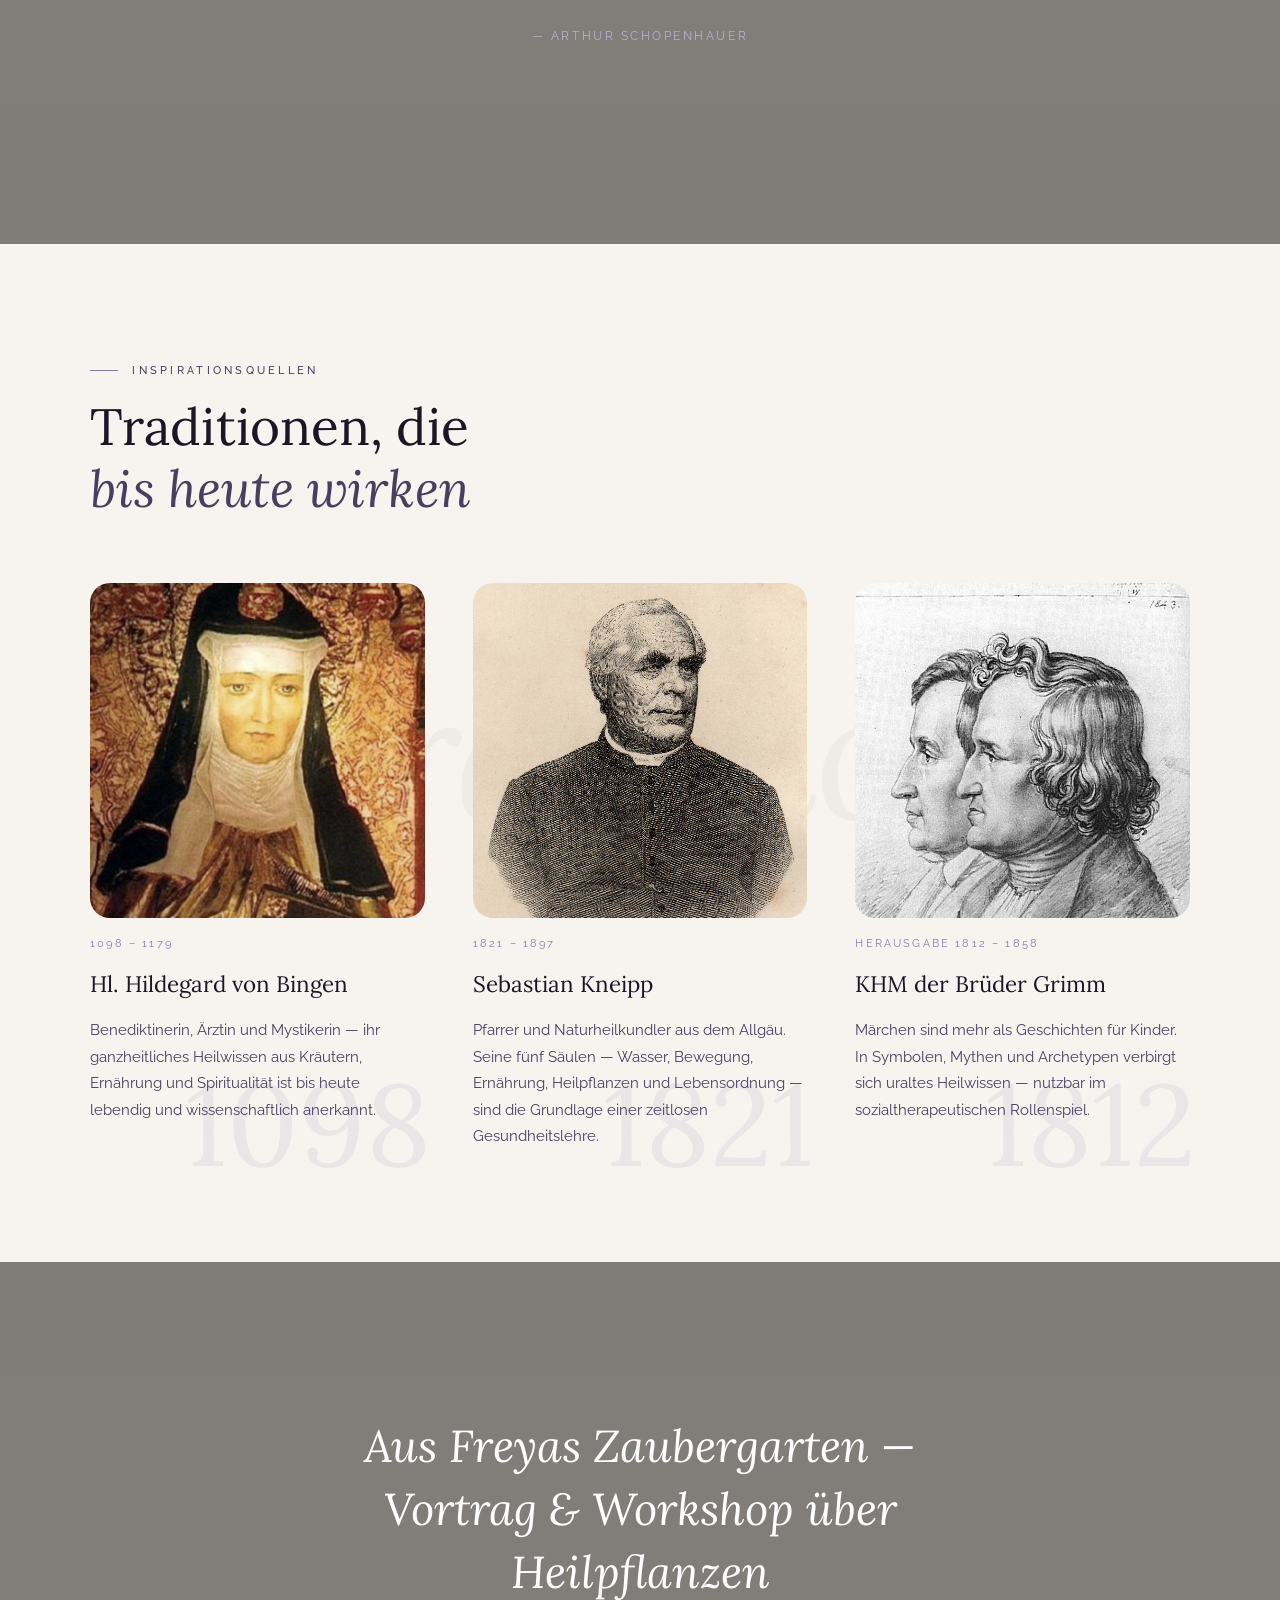
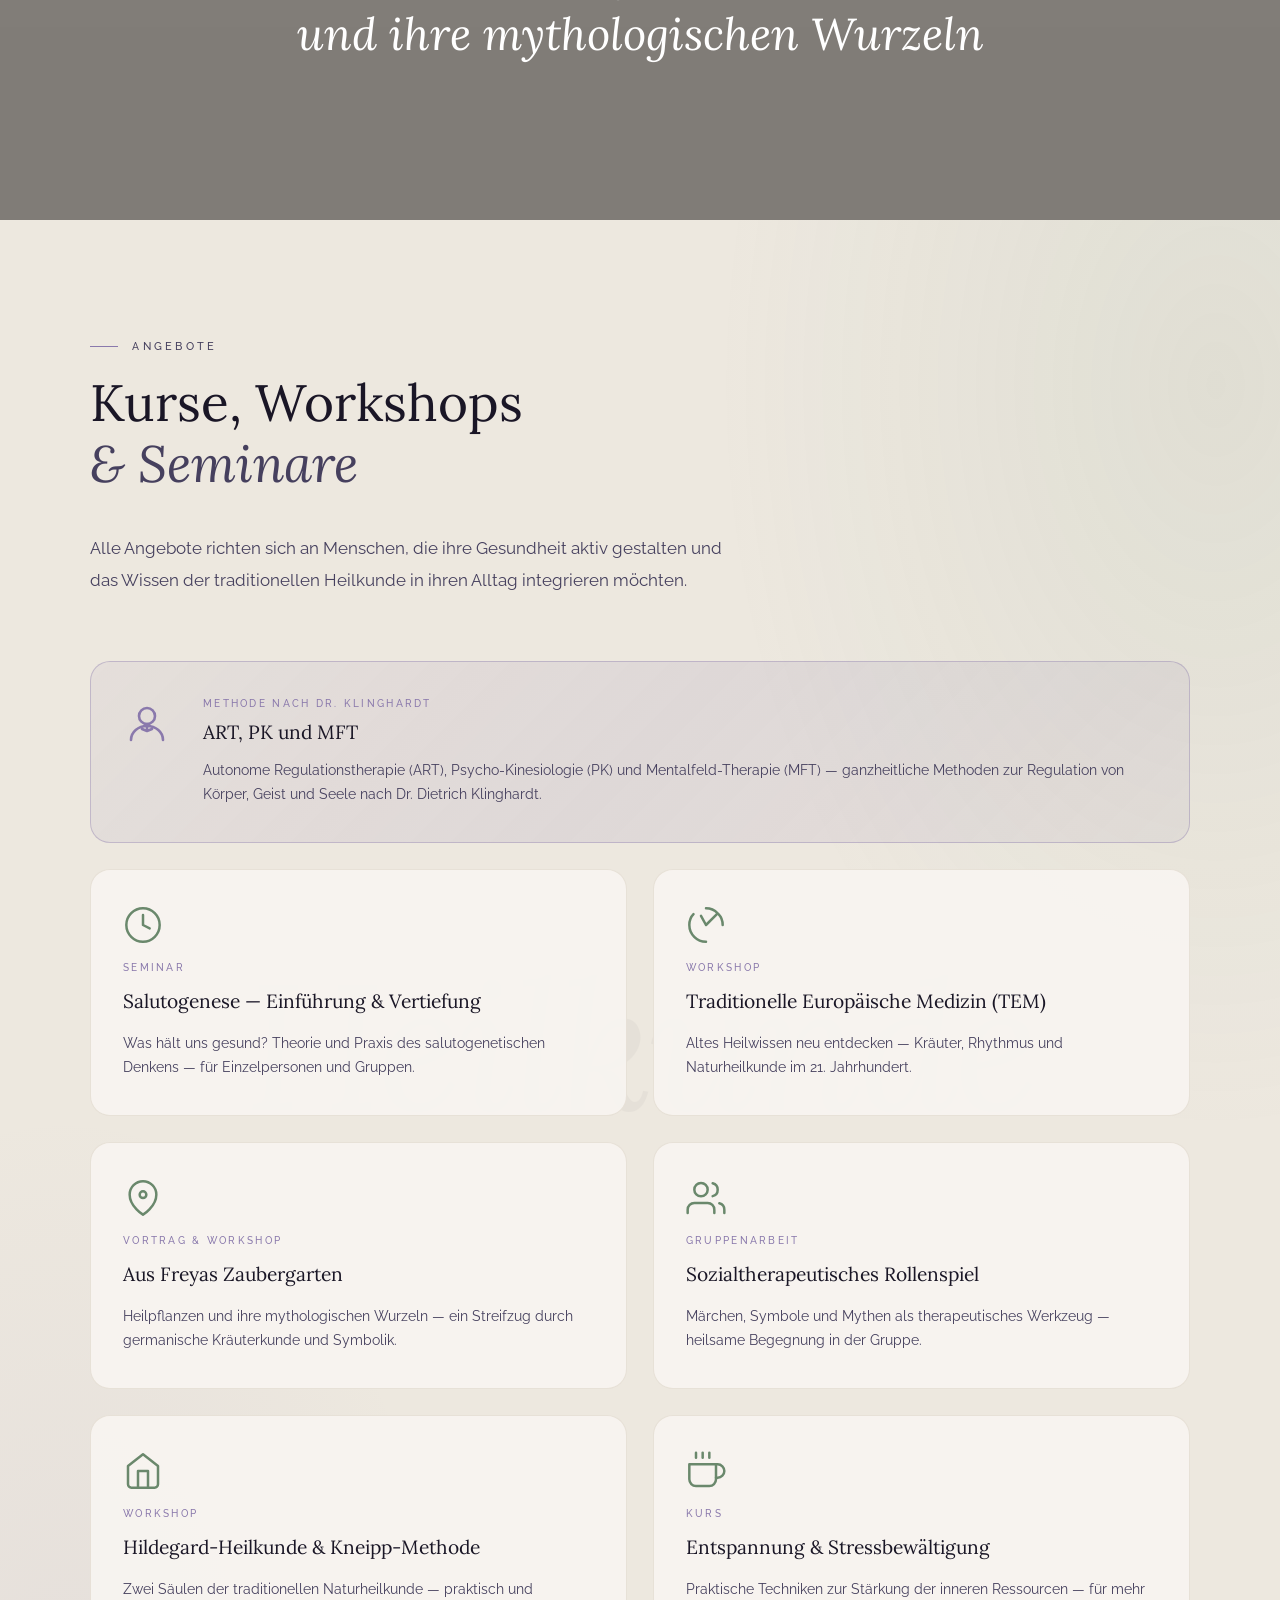
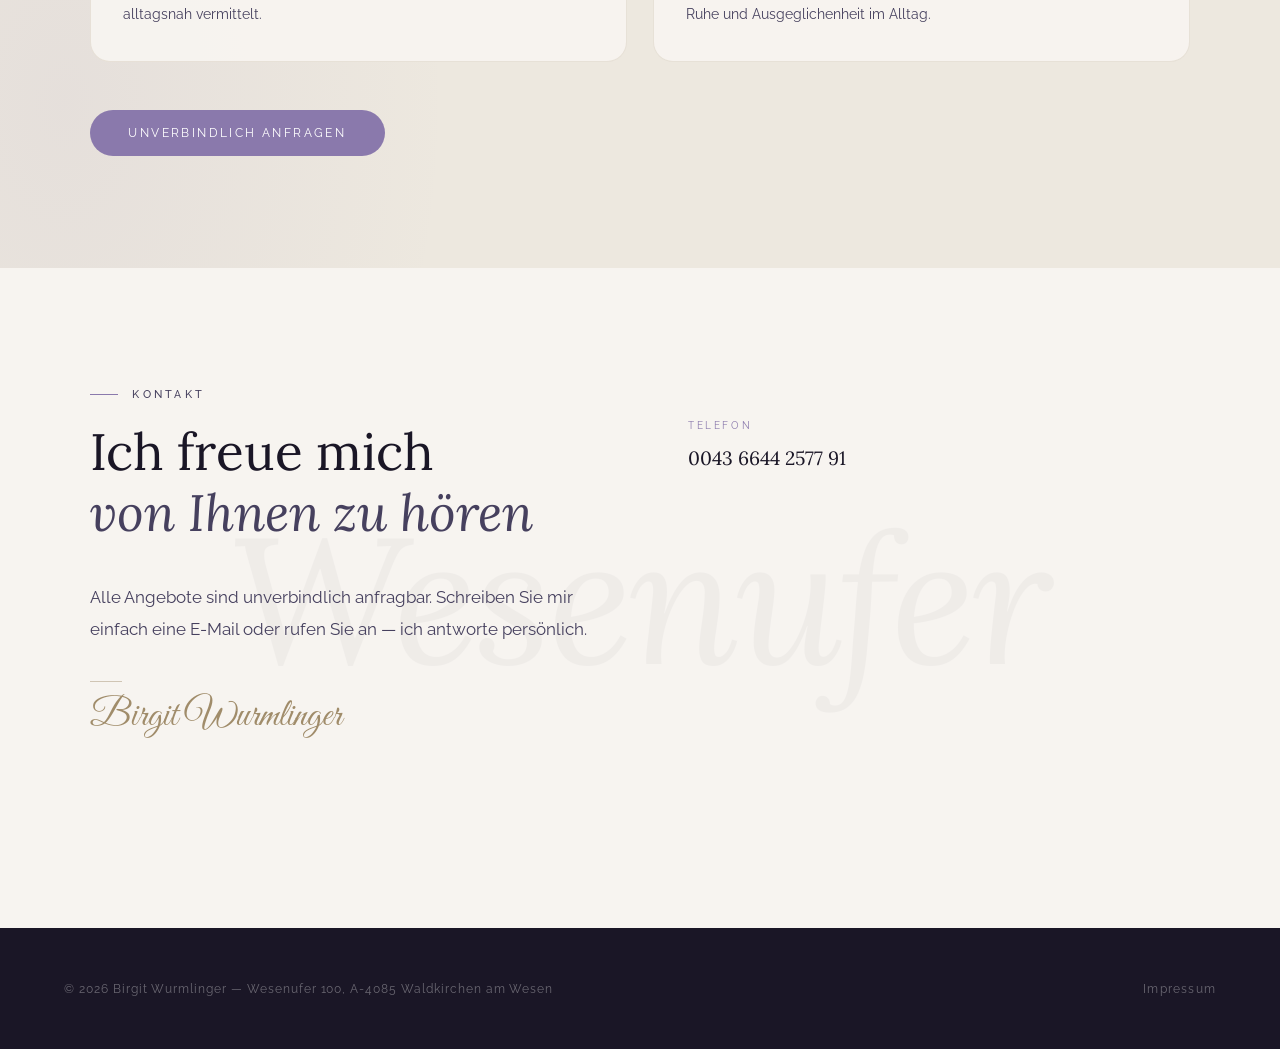
==== commit acabc1dc: "feat: signature name in Über mich and Kontakt sections" ====
--- a/index.html
+++ b/index.html
@@ -800,6 +800,27 @@
       z-index: -1;
     }
 
+    /* ── SIGNATURE ──────────────────────────────── */
+    .signature-wrap {
+      display: flex;
+      flex-direction: column;
+      align-items: flex-start;
+      margin-top: 2.2rem;
+    }
+    .signature-rule {
+      width: 32px;
+      height: 1px;
+      background: var(--earth);
+      opacity: 0.45;
+      margin-bottom: 0.7rem;
+    }
+    .signature-name {
+      font-family: 'Great Vibes', cursive;
+      font-size: 2.4rem;
+      color: var(--earth);
+      line-height: 1.2;
+    }
+
     /* ── RESPONSIVE ──────────────────────────────── */
     @media (max-width: 900px) {
       nav { padding: 1.2rem 2rem; }
@@ -807,7 +828,8 @@
       .nav-links { display: none; }
       .hamburger { display: flex; }
       .ueber-grid { grid-template-columns: 1fr; }
-      .nav-logo { left: 2rem; }
+      .nav-logo { left: 2rem; height: auto; }
+      .nav-logo-name { font-size: 1.25rem; }
       .hero-content { padding: 0 2rem; }
       .ueber-img-wrap { height: 60vw; min-height: 300px; max-height: 480px; clip-path: none; }
       .ueber-text { padding: 4rem 2rem; }
@@ -893,6 +915,10 @@
           <span class="credential-item">Märchen, Symbole und Mythen</span>
           <span class="credential-item">Salutogenese-Beratung</span>
         </div>
+        <div class="signature-wrap reveal">
+          <div class="signature-rule"></div>
+          <span class="signature-name">Birgit Wurmlinger</span>
+        </div>
       </div>
     </div>
   </section>
@@ -1083,6 +1109,10 @@
             Alle Angebote sind unverbindlich anfragbar. Schreiben Sie mir einfach
             eine E-Mail oder rufen Sie an — ich antworte persönlich.
           </p>
+          <div class="signature-wrap reveal">
+            <div class="signature-rule"></div>
+            <span class="signature-name">Birgit Wurmlinger</span>
+          </div>
         </div>
         <div>
           <div class="kontakt-details">
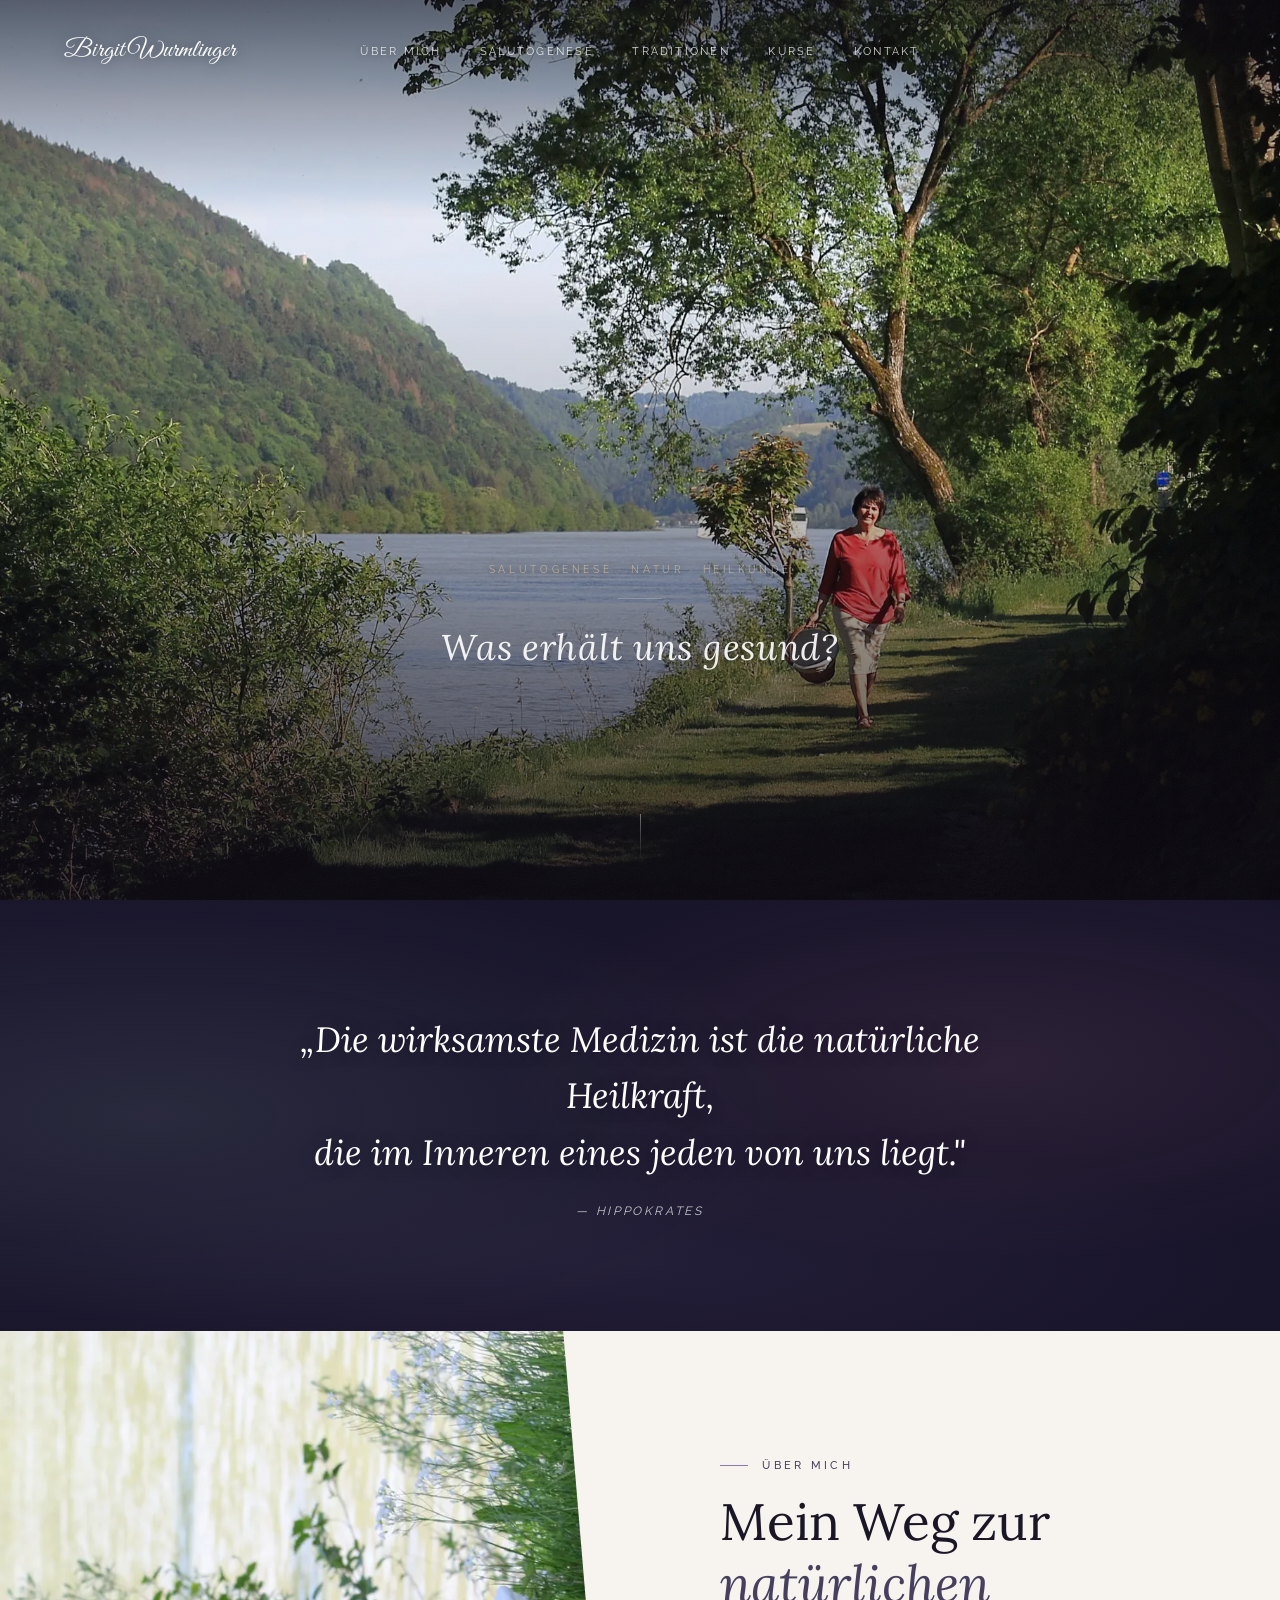
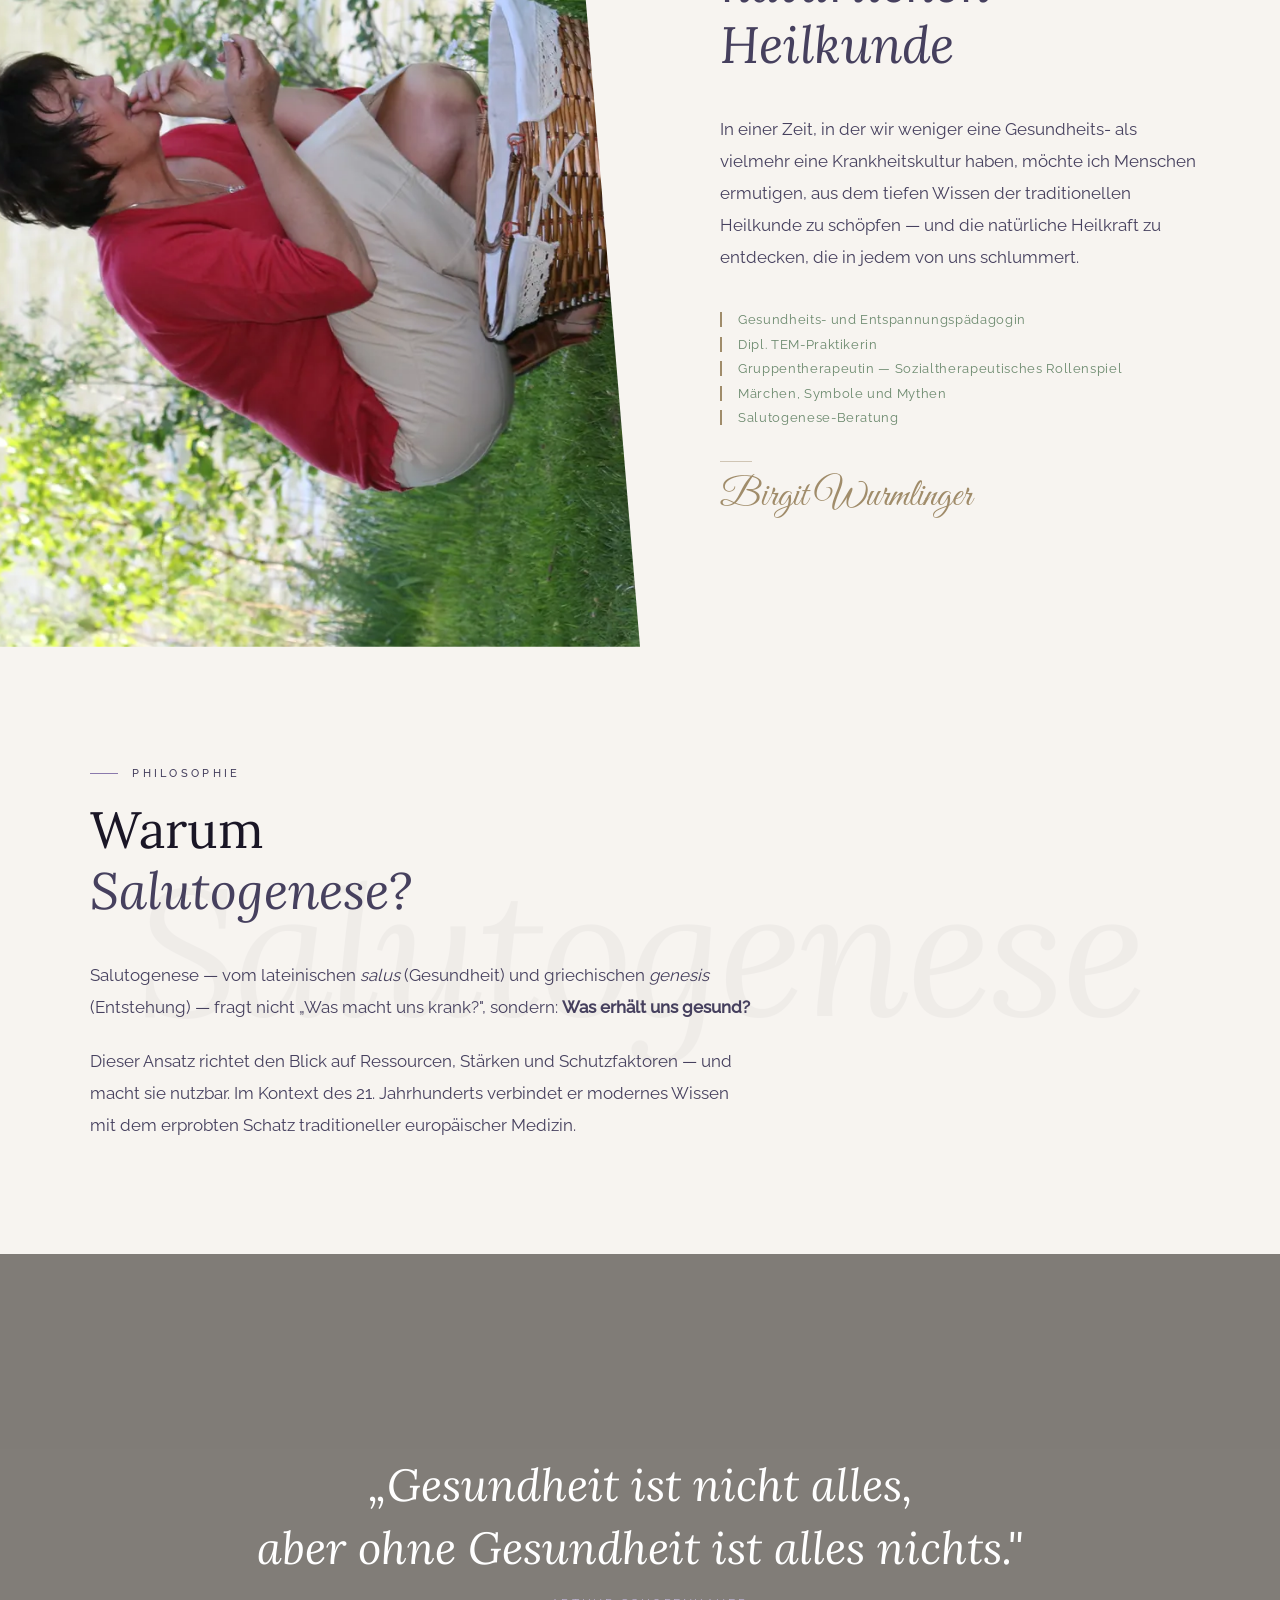
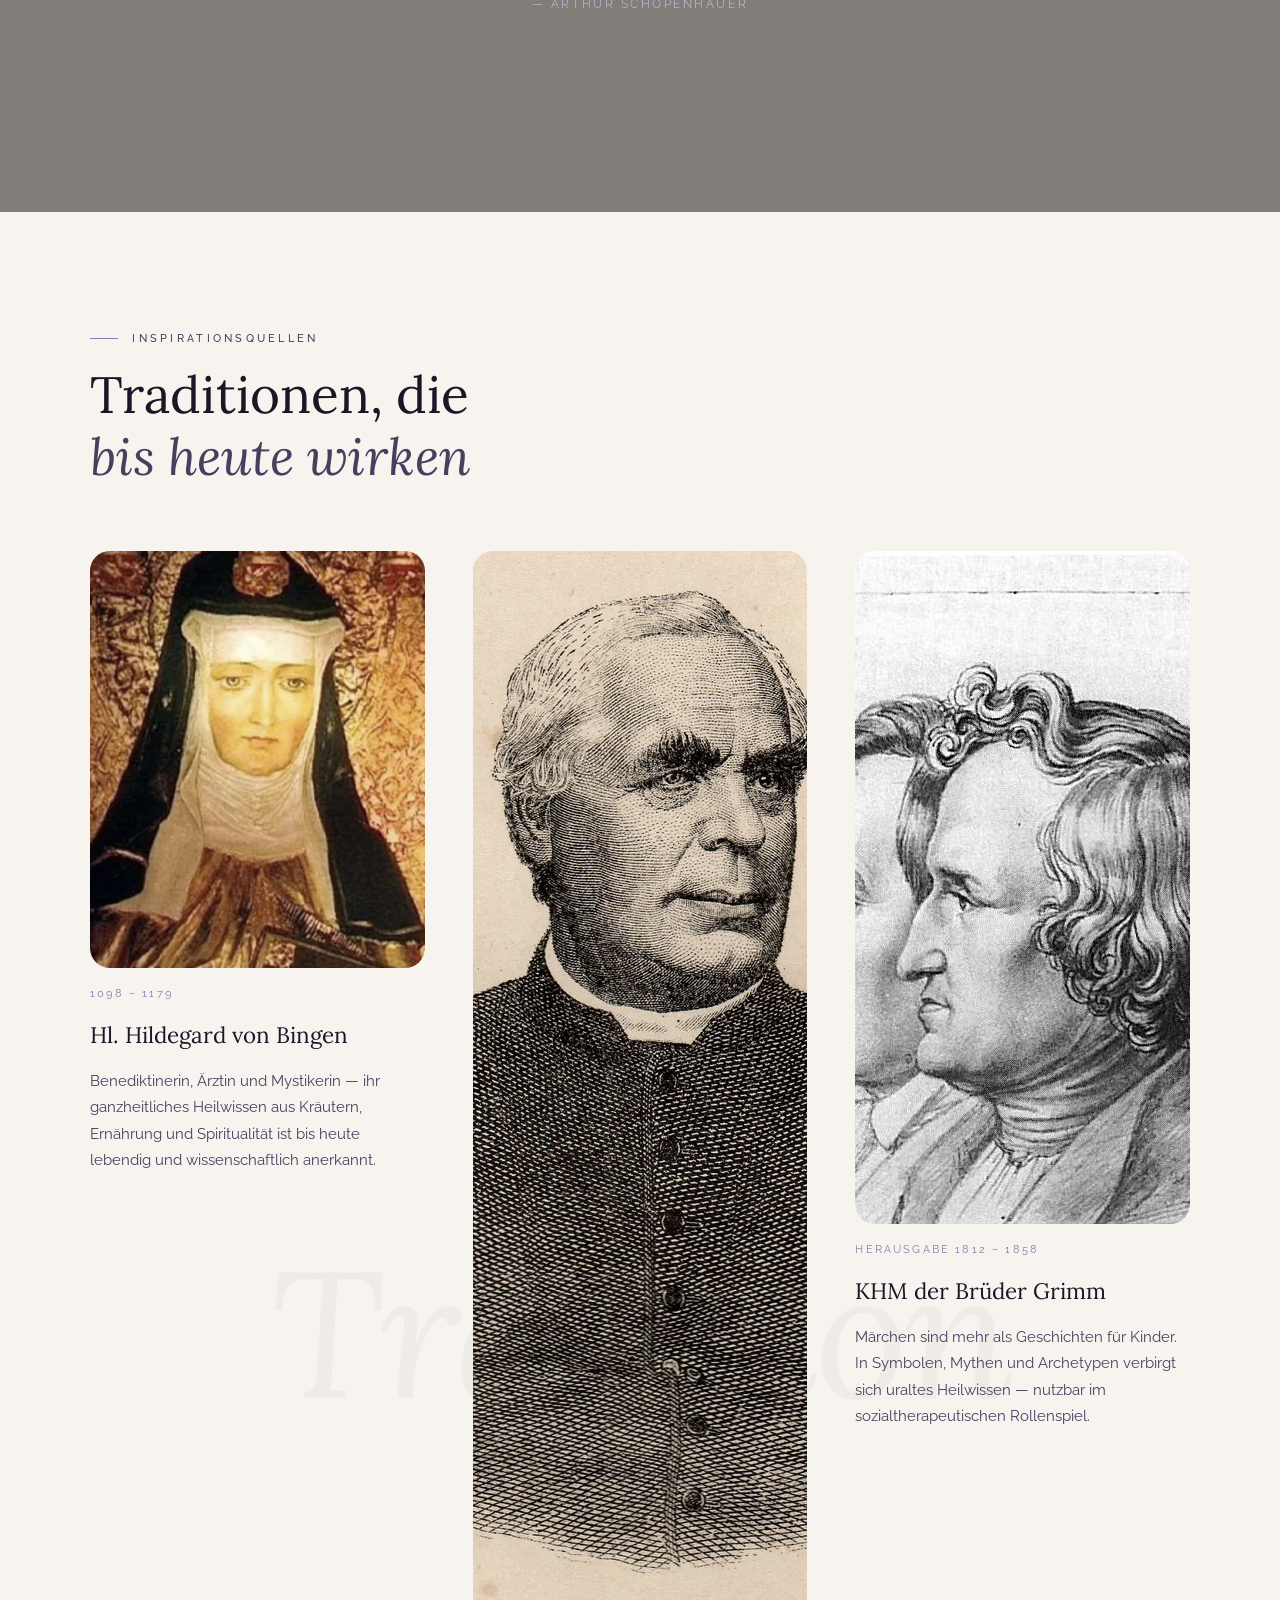
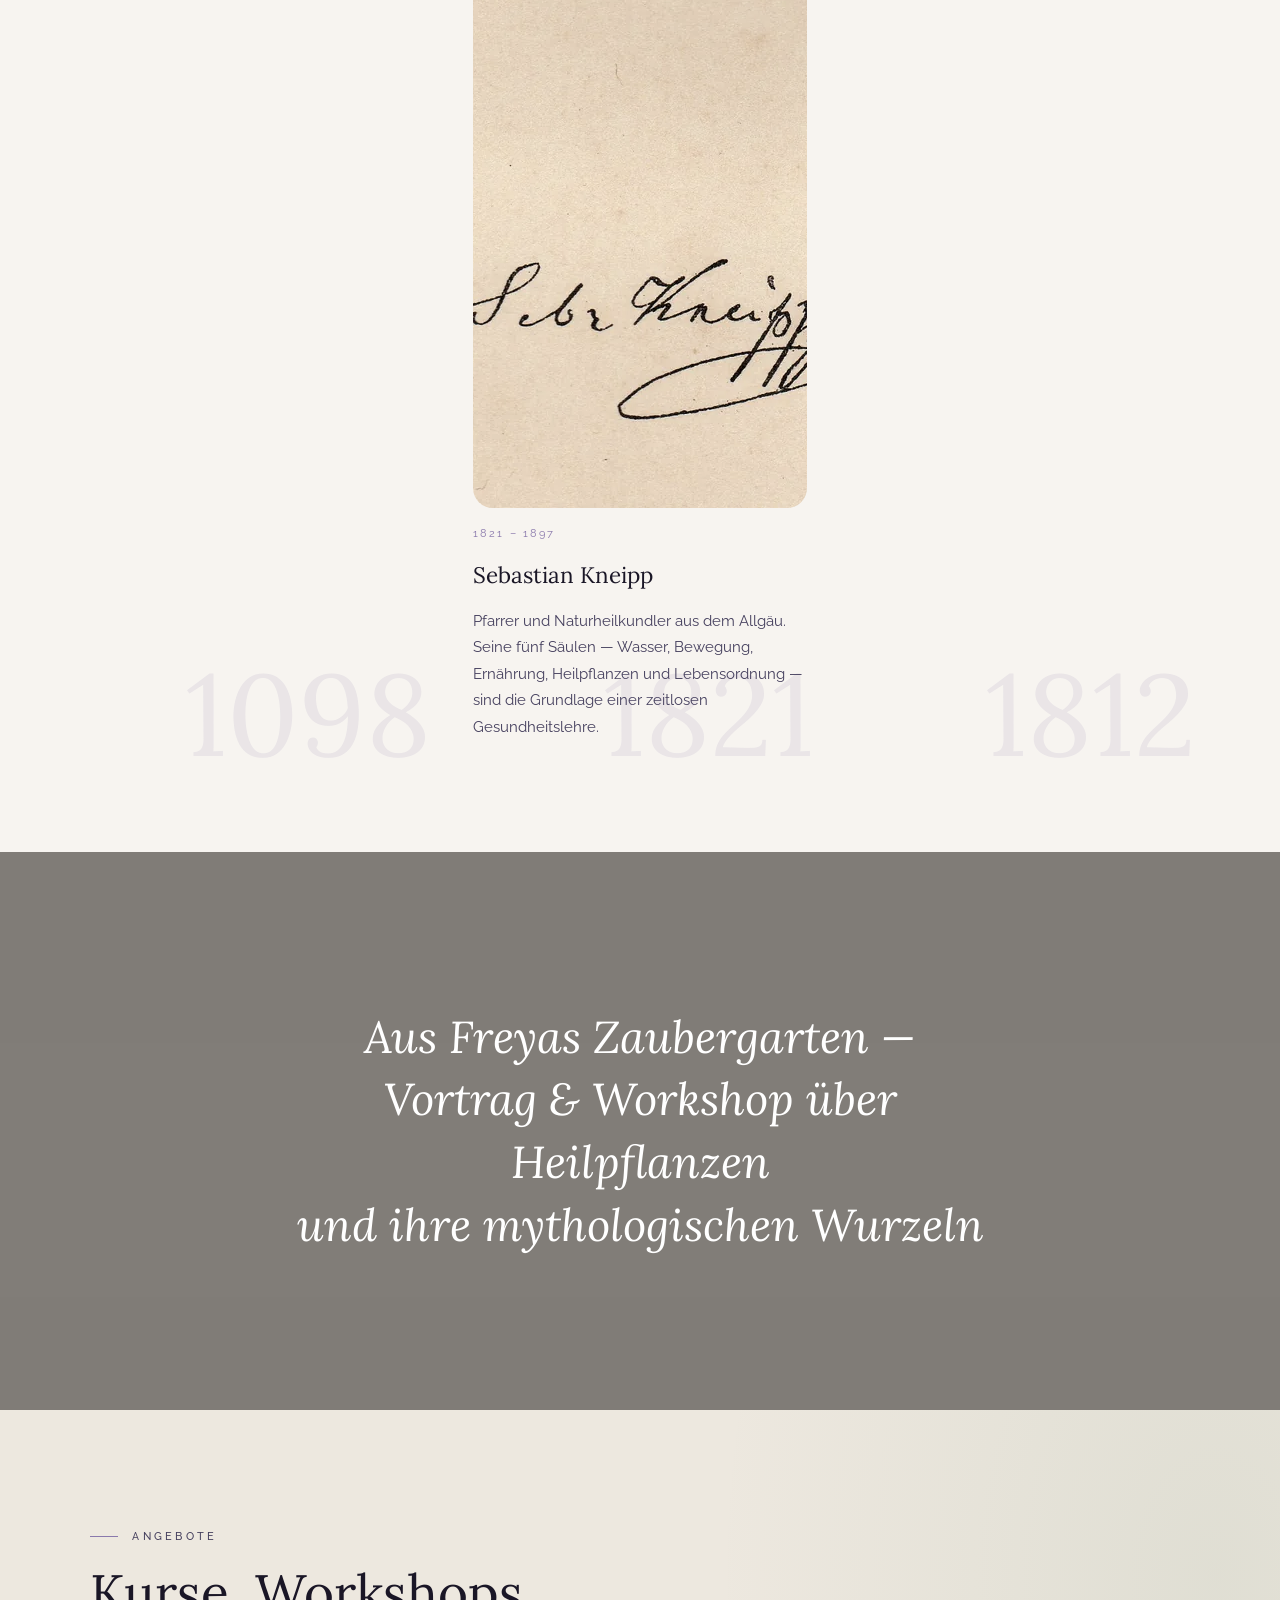
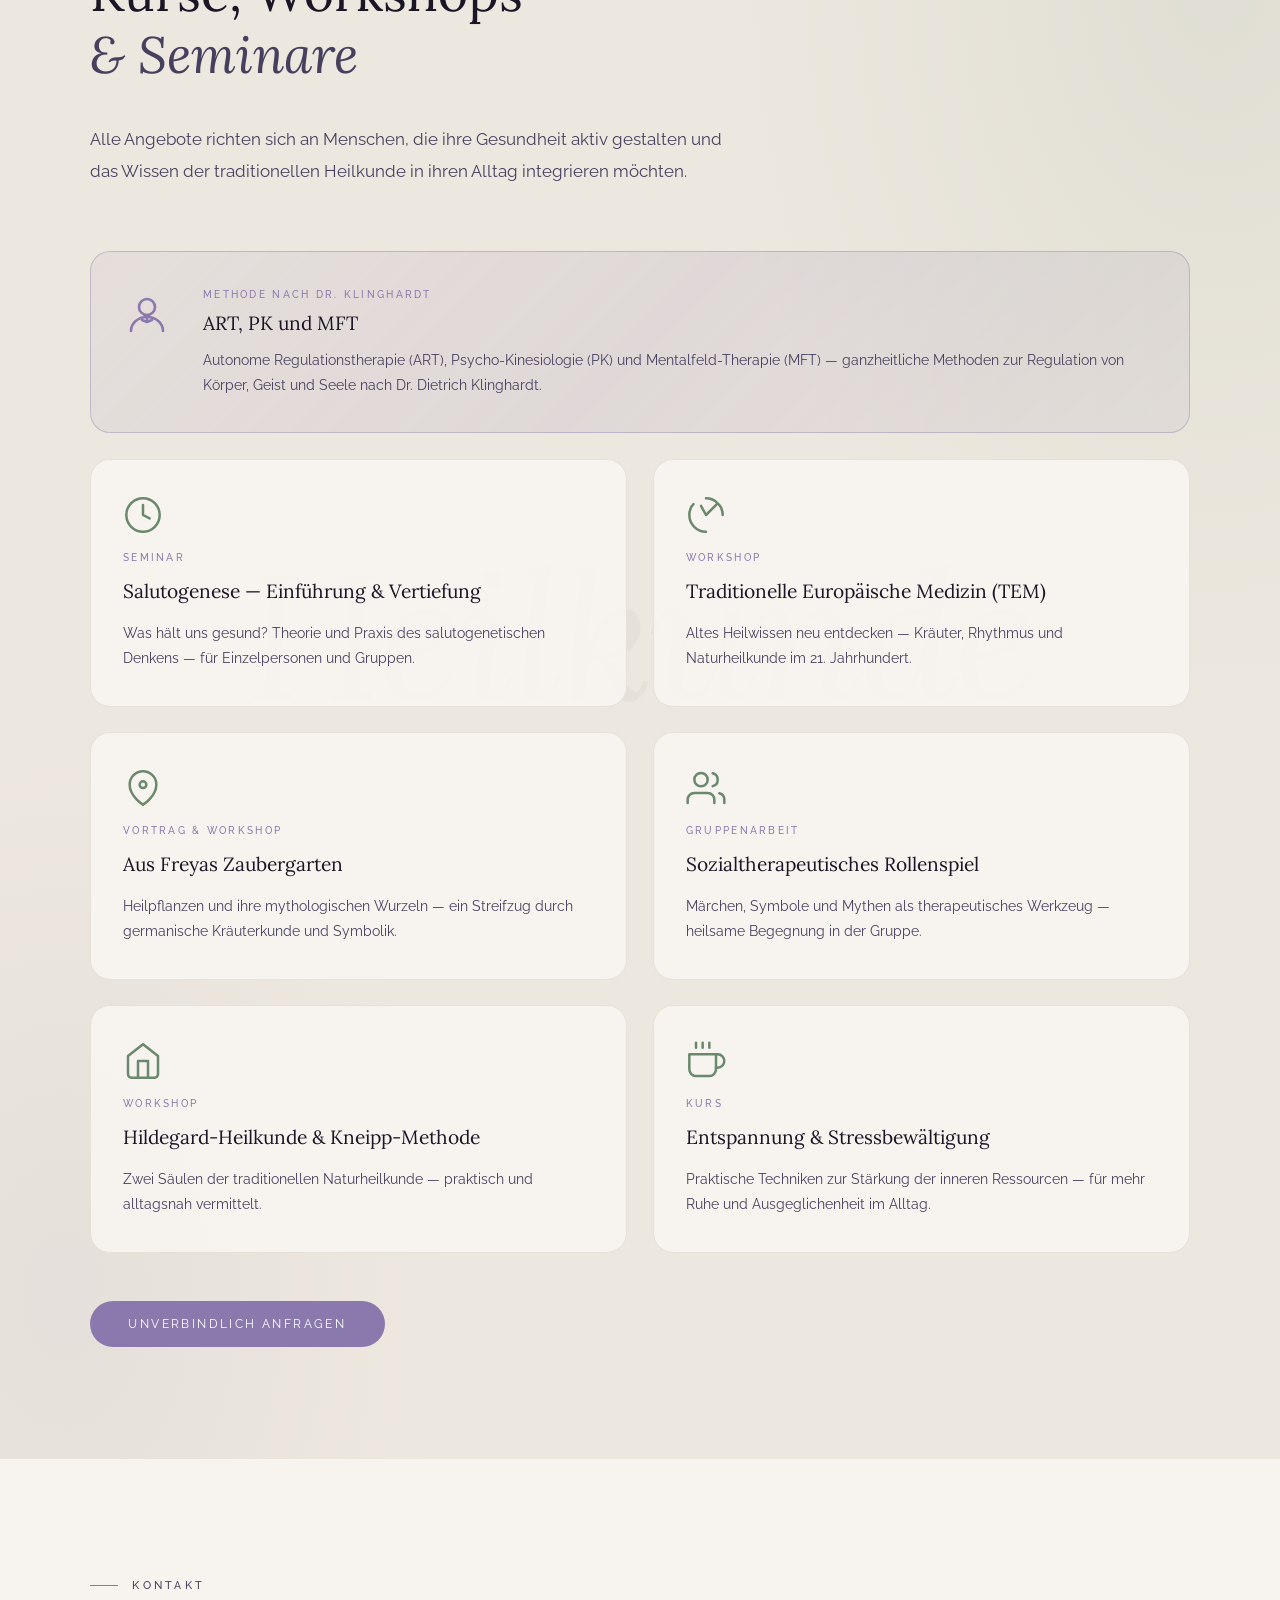
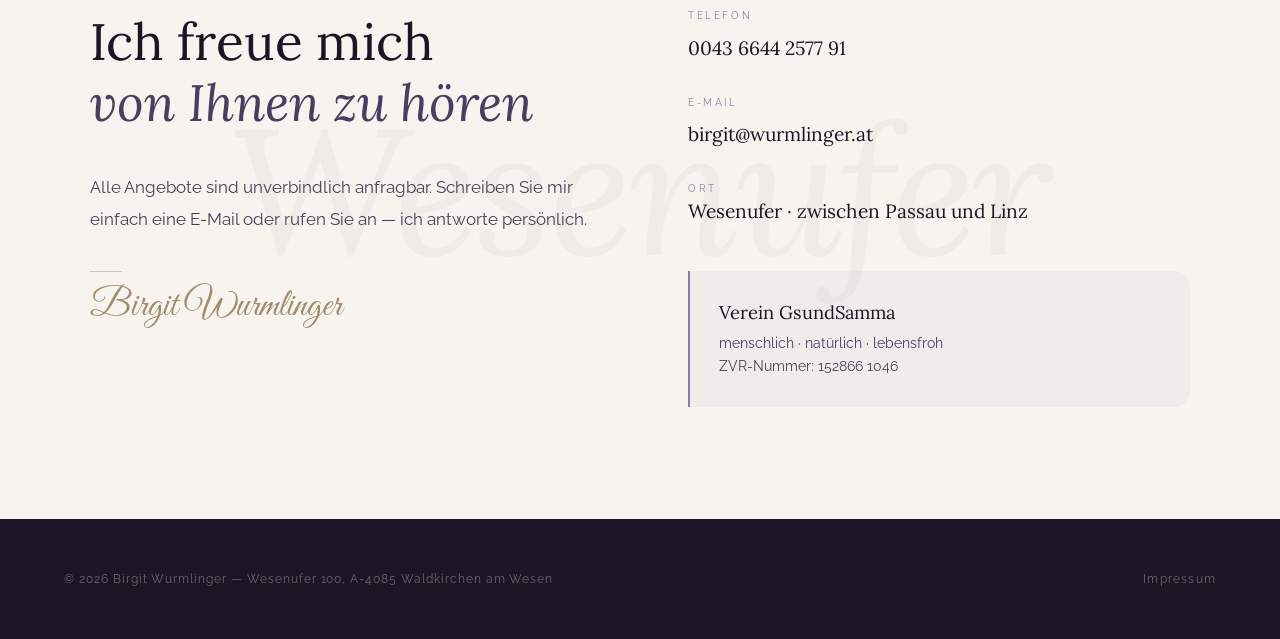
==== commit 94a5d022: "perf+fix: Bilder auf WebP, Schriften selbst gehostet, Security-Header Auslieferung der Startseite vo" ====
--- a/index.html
+++ b/index.html
@@ -3,10 +3,33 @@
 <head>
   <meta charset="UTF-8" />
   <meta name="viewport" content="width=device-width, initial-scale=1.0" />
-  <title>Birgit Wurmlinger — Gesundheit aus der Natur</title>
-  <link rel="preconnect" href="https://fonts.googleapis.com" />
-  <link rel="preconnect" href="https://fonts.gstatic.com" crossorigin />
-  <link href="https://fonts.googleapis.com/css2?family=Great+Vibes&family=Lora:ital,wght@0,400;0,500;0,600;1,400;1,500&family=Raleway:wght@300;400;500&display=swap" rel="stylesheet" />
+  <title>Birgit Wurmlinger — Gesundheit aus der Natur | Wesenufer</title>
+  <meta name="description" content="Kurse und Workshops zur natürlichen Heilkunde in Wesenufer zwischen Passau und Linz. Salutogenese, Kräuterwissen und Traditionen von Hildegard von Bingen bis Sebastian Kneipp — Verein GsundSamma." />
+  <link rel="canonical" href="https://www.gsundsamma.at/" />
+  <meta name="theme-color" content="#F7F4F0" />
+
+  <!-- Social-Vorschau (WhatsApp, Facebook, Signal) -->
+  <meta property="og:type" content="website" />
+  <meta property="og:locale" content="de_AT" />
+  <meta property="og:site_name" content="GsundSamma — Birgit Wurmlinger" />
+  <meta property="og:title" content="Birgit Wurmlinger — Gesundheit aus der Natur" />
+  <meta property="og:description" content="Kurse und Workshops zur natürlichen Heilkunde in Wesenufer zwischen Passau und Linz." />
+  <meta property="og:url" content="https://www.gsundsamma.at/" />
+  <meta property="og:image" content="https://www.gsundsamma.at/og-bild.jpg" />
+  <meta property="og:image:width" content="1200" />
+  <meta property="og:image:height" content="630" />
+  <meta property="og:image:alt" content="Naturaufnahme — Gesundheit aus der Natur" />
+  <meta name="twitter:card" content="summary_large_image" />
+
+  <link rel="icon" href="favicon.svg" type="image/svg+xml" />
+  <link rel="icon" href="favicon.ico" sizes="32x32" />
+  <link rel="apple-touch-icon" href="apple-touch-icon.png" />
+
+  <!-- Schriften selbst gehostet — keine Verbindung zu Google -->
+  <link rel="preload" href="fonts/raleway-400-normal-latin.woff2" as="font" type="font/woff2" crossorigin />
+  <link rel="preload" href="fonts/lora-400-normal-latin.woff2" as="font" type="font/woff2" crossorigin />
+  <link rel="preload" href="fonts/great-vibes-400-normal-latin.woff2" as="font" type="font/woff2" crossorigin />
+  <link rel="stylesheet" href="fonts/fonts.css" />
 
   <style>
     *, *::before, *::after { box-sizing: border-box; margin: 0; padding: 0; }
@@ -150,7 +173,7 @@
     /* ── HERO ────────────────────────────────────── */
     #hero {
       height: 100vh;
-      background-image: url('bilder/bild_01_hintergrund_a.jpg');
+      background-image: url('bilder/bild_01_hintergrund_a.webp');
       background-size: cover;
       background-position: 68% center;
       display: flex;
@@ -375,7 +398,7 @@
     .parallax-break {
       height: 62vh;
       min-height: 400px;
-      background-image: url('bilder/bild_09_bienenapotheke.jpg');
+      background-image: url('bilder/bild_09_bienenapotheke.webp');
       background-position: center;
       position: relative;
     }
@@ -459,7 +482,7 @@
 
     /* ── PARALLAX BREAK 2 ────────────────────────── */
     .parallax-break-2 {
-      background-image: url('bilder/bild_07_natur_b.jpg');
+      background-image: url('bilder/bild_07_natur_b.webp');
       background-position: center 40%;
     }
 
@@ -897,7 +920,7 @@
   <section id="ueber-mich">
     <div class="ueber-grid">
       <div class="ueber-img-wrap">
-        <img src="bilder/bild_08_portrait.jpg" alt="Birgit Wurmlinger" loading="lazy" />
+        <img src="bilder/bild_08_portrait.webp" alt="Birgit Wurmlinger" width="1600" height="1067" loading="lazy" decoding="async" />
       </div>
       <div class="ueber-text">
         <span class="section-label reveal">Über mich</span>
@@ -961,7 +984,7 @@
       <h2 class="section-title reveal">Traditionen, die<br/><em>bis heute wirken</em></h2>
       <div class="tradition-grid">
         <div class="tradition-card reveal" data-year="1098">
-          <img src="bilder/bild_04_hildegard_von_bingen.jpg" alt="Hildegard von Bingen" loading="lazy" />
+          <img src="bilder/bild_04_hildegard_von_bingen.webp" alt="Hildegard von Bingen" width="620" height="417" loading="lazy" decoding="async" />
           <span class="tradition-years">1098 – 1179</span>
           <h3>Hl. Hildegard von Bingen</h3>
           <p>Benediktinerin, Ärztin und Mystikerin — ihr ganzheitliches Heilwissen
@@ -969,7 +992,7 @@
           wissenschaftlich anerkannt.</p>
         </div>
         <div class="tradition-card reveal" data-year="1821">
-          <img src="bilder/bild_05_sebastian_kneipp.jpg" alt="Sebastian Kneipp" loading="lazy" style="object-position: top;" />
+          <img src="bilder/bild_05_sebastian_kneipp.webp" alt="Sebastian Kneipp" width="900" height="1557" loading="lazy" decoding="async" style="object-position: top;" />
           <span class="tradition-years">1821 – 1897</span>
           <h3>Sebastian Kneipp</h3>
           <p>Pfarrer und Naturheilkundler aus dem Allgäu. Seine fünf Säulen —
@@ -977,7 +1000,7 @@
           die Grundlage einer zeitlosen Gesundheitslehre.</p>
         </div>
         <div class="tradition-card reveal" data-year="1812">
-          <img src="bilder/bild_06_gebrueder_grimm.png" alt="Gebrüder Grimm" loading="lazy" />
+          <img src="bilder/bild_06_gebrueder_grimm.webp" alt="Gebrüder Grimm" width="640" height="673" loading="lazy" decoding="async" />
           <span class="tradition-years">Herausgabe 1812 – 1858</span>
           <h3>KHM der Brüder Grimm</h3>
           <p>Märchen sind mehr als Geschichten für Kinder. In Symbolen, Mythen
@@ -1148,7 +1171,7 @@
   <!-- FOOTER -->
   <footer>
     <p>© 2026 Birgit Wurmlinger — Wesenufer 100, A-4085 Waldkirchen am Wesen</p>
-    <a href="impressum.html">Impressum</a>
+    <a href="/impressum">Impressum</a>
   </footer>
 
   <script>
--- a/fonts/fonts.css
+++ b/fonts/fonts.css
@@ -0,0 +1,165 @@
+/* Selbst gehostete Schriften — keine Verbindung zu Google.
+   Great Vibes, Lora, Raleway: SIL Open Font License 1.1 (siehe fonts/OFL.txt).
+   Subsets: latin, latin-ext. Erzeugt aus fonts.googleapis.com/css2. */
+
+@font-face {
+  font-family: 'Great Vibes';
+  font-style: normal;
+  font-weight: 400;
+  font-display: swap;
+  src: url(great-vibes-400-normal-latin-ext.woff2) format('woff2');
+  unicode-range: U+0100-02BA, U+02BD-02C5, U+02C7-02CC, U+02CE-02D7, U+02DD-02FF, U+0304, U+0308, U+0329, U+1D00-1DBF, U+1E00-1E9F, U+1EF2-1EFF, U+2020, U+20A0-20AB, U+20AD-20C0, U+2113, U+2C60-2C7F, U+A720-A7FF;
+}
+
+@font-face {
+  font-family: 'Great Vibes';
+  font-style: normal;
+  font-weight: 400;
+  font-display: swap;
+  src: url(great-vibes-400-normal-latin.woff2) format('woff2');
+  unicode-range: U+0000-00FF, U+0131, U+0152-0153, U+02BB-02BC, U+02C6, U+02DA, U+02DC, U+0304, U+0308, U+0329, U+2000-206F, U+20AC, U+2122, U+2191, U+2193, U+2212, U+2215, U+FEFF, U+FFFD;
+}
+
+@font-face {
+  font-family: 'Lora';
+  font-style: italic;
+  font-weight: 400;
+  font-display: swap;
+  src: url(lora-400-italic-latin-ext.woff2) format('woff2');
+  unicode-range: U+0100-02BA, U+02BD-02C5, U+02C7-02CC, U+02CE-02D7, U+02DD-02FF, U+0304, U+0308, U+0329, U+1D00-1DBF, U+1E00-1E9F, U+1EF2-1EFF, U+2020, U+20A0-20AB, U+20AD-20C0, U+2113, U+2C60-2C7F, U+A720-A7FF;
+}
+
+@font-face {
+  font-family: 'Lora';
+  font-style: italic;
+  font-weight: 400;
+  font-display: swap;
+  src: url(lora-400-italic-latin.woff2) format('woff2');
+  unicode-range: U+0000-00FF, U+0131, U+0152-0153, U+02BB-02BC, U+02C6, U+02DA, U+02DC, U+0304, U+0308, U+0329, U+2000-206F, U+20AC, U+2122, U+2191, U+2193, U+2212, U+2215, U+FEFF, U+FFFD;
+}
+
+@font-face {
+  font-family: 'Lora';
+  font-style: italic;
+  font-weight: 500;
+  font-display: swap;
+  src: url(lora-500-italic-latin-ext.woff2) format('woff2');
+  unicode-range: U+0100-02BA, U+02BD-02C5, U+02C7-02CC, U+02CE-02D7, U+02DD-02FF, U+0304, U+0308, U+0329, U+1D00-1DBF, U+1E00-1E9F, U+1EF2-1EFF, U+2020, U+20A0-20AB, U+20AD-20C0, U+2113, U+2C60-2C7F, U+A720-A7FF;
+}
+
+@font-face {
+  font-family: 'Lora';
+  font-style: italic;
+  font-weight: 500;
+  font-display: swap;
+  src: url(lora-500-italic-latin.woff2) format('woff2');
+  unicode-range: U+0000-00FF, U+0131, U+0152-0153, U+02BB-02BC, U+02C6, U+02DA, U+02DC, U+0304, U+0308, U+0329, U+2000-206F, U+20AC, U+2122, U+2191, U+2193, U+2212, U+2215, U+FEFF, U+FFFD;
+}
+
+@font-face {
+  font-family: 'Lora';
+  font-style: normal;
+  font-weight: 400;
+  font-display: swap;
+  src: url(lora-400-normal-latin-ext.woff2) format('woff2');
+  unicode-range: U+0100-02BA, U+02BD-02C5, U+02C7-02CC, U+02CE-02D7, U+02DD-02FF, U+0304, U+0308, U+0329, U+1D00-1DBF, U+1E00-1E9F, U+1EF2-1EFF, U+2020, U+20A0-20AB, U+20AD-20C0, U+2113, U+2C60-2C7F, U+A720-A7FF;
+}
+
+@font-face {
+  font-family: 'Lora';
+  font-style: normal;
+  font-weight: 400;
+  font-display: swap;
+  src: url(lora-400-normal-latin.woff2) format('woff2');
+  unicode-range: U+0000-00FF, U+0131, U+0152-0153, U+02BB-02BC, U+02C6, U+02DA, U+02DC, U+0304, U+0308, U+0329, U+2000-206F, U+20AC, U+2122, U+2191, U+2193, U+2212, U+2215, U+FEFF, U+FFFD;
+}
+
+@font-face {
+  font-family: 'Lora';
+  font-style: normal;
+  font-weight: 500;
+  font-display: swap;
+  src: url(lora-500-normal-latin-ext.woff2) format('woff2');
+  unicode-range: U+0100-02BA, U+02BD-02C5, U+02C7-02CC, U+02CE-02D7, U+02DD-02FF, U+0304, U+0308, U+0329, U+1D00-1DBF, U+1E00-1E9F, U+1EF2-1EFF, U+2020, U+20A0-20AB, U+20AD-20C0, U+2113, U+2C60-2C7F, U+A720-A7FF;
+}
+
+@font-face {
+  font-family: 'Lora';
+  font-style: normal;
+  font-weight: 500;
+  font-display: swap;
+  src: url(lora-500-normal-latin.woff2) format('woff2');
+  unicode-range: U+0000-00FF, U+0131, U+0152-0153, U+02BB-02BC, U+02C6, U+02DA, U+02DC, U+0304, U+0308, U+0329, U+2000-206F, U+20AC, U+2122, U+2191, U+2193, U+2212, U+2215, U+FEFF, U+FFFD;
+}
+
+@font-face {
+  font-family: 'Lora';
+  font-style: normal;
+  font-weight: 600;
+  font-display: swap;
+  src: url(lora-600-normal-latin-ext.woff2) format('woff2');
+  unicode-range: U+0100-02BA, U+02BD-02C5, U+02C7-02CC, U+02CE-02D7, U+02DD-02FF, U+0304, U+0308, U+0329, U+1D00-1DBF, U+1E00-1E9F, U+1EF2-1EFF, U+2020, U+20A0-20AB, U+20AD-20C0, U+2113, U+2C60-2C7F, U+A720-A7FF;
+}
+
+@font-face {
+  font-family: 'Lora';
+  font-style: normal;
+  font-weight: 600;
+  font-display: swap;
+  src: url(lora-600-normal-latin.woff2) format('woff2');
+  unicode-range: U+0000-00FF, U+0131, U+0152-0153, U+02BB-02BC, U+02C6, U+02DA, U+02DC, U+0304, U+0308, U+0329, U+2000-206F, U+20AC, U+2122, U+2191, U+2193, U+2212, U+2215, U+FEFF, U+FFFD;
+}
+
+@font-face {
+  font-family: 'Raleway';
+  font-style: normal;
+  font-weight: 300;
+  font-display: swap;
+  src: url(raleway-300-normal-latin-ext.woff2) format('woff2');
+  unicode-range: U+0100-02BA, U+02BD-02C5, U+02C7-02CC, U+02CE-02D7, U+02DD-02FF, U+0304, U+0308, U+0329, U+1D00-1DBF, U+1E00-1E9F, U+1EF2-1EFF, U+2020, U+20A0-20AB, U+20AD-20C0, U+2113, U+2C60-2C7F, U+A720-A7FF;
+}
+
+@font-face {
+  font-family: 'Raleway';
+  font-style: normal;
+  font-weight: 300;
+  font-display: swap;
+  src: url(raleway-300-normal-latin.woff2) format('woff2');
+  unicode-range: U+0000-00FF, U+0131, U+0152-0153, U+02BB-02BC, U+02C6, U+02DA, U+02DC, U+0304, U+0308, U+0329, U+2000-206F, U+20AC, U+2122, U+2191, U+2193, U+2212, U+2215, U+FEFF, U+FFFD;
+}
+
+@font-face {
+  font-family: 'Raleway';
+  font-style: normal;
+  font-weight: 400;
+  font-display: swap;
+  src: url(raleway-400-normal-latin-ext.woff2) format('woff2');
+  unicode-range: U+0100-02BA, U+02BD-02C5, U+02C7-02CC, U+02CE-02D7, U+02DD-02FF, U+0304, U+0308, U+0329, U+1D00-1DBF, U+1E00-1E9F, U+1EF2-1EFF, U+2020, U+20A0-20AB, U+20AD-20C0, U+2113, U+2C60-2C7F, U+A720-A7FF;
+}
+
+@font-face {
+  font-family: 'Raleway';
+  font-style: normal;
+  font-weight: 400;
+  font-display: swap;
+  src: url(raleway-400-normal-latin.woff2) format('woff2');
+  unicode-range: U+0000-00FF, U+0131, U+0152-0153, U+02BB-02BC, U+02C6, U+02DA, U+02DC, U+0304, U+0308, U+0329, U+2000-206F, U+20AC, U+2122, U+2191, U+2193, U+2212, U+2215, U+FEFF, U+FFFD;
+}
+
+@font-face {
+  font-family: 'Raleway';
+  font-style: normal;
+  font-weight: 500;
+  font-display: swap;
+  src: url(raleway-500-normal-latin-ext.woff2) format('woff2');
+  unicode-range: U+0100-02BA, U+02BD-02C5, U+02C7-02CC, U+02CE-02D7, U+02DD-02FF, U+0304, U+0308, U+0329, U+1D00-1DBF, U+1E00-1E9F, U+1EF2-1EFF, U+2020, U+20A0-20AB, U+20AD-20C0, U+2113, U+2C60-2C7F, U+A720-A7FF;
+}
+
+@font-face {
+  font-family: 'Raleway';
+  font-style: normal;
+  font-weight: 500;
+  font-display: swap;
+  src: url(raleway-500-normal-latin.woff2) format('woff2');
+  unicode-range: U+0000-00FF, U+0131, U+0152-0153, U+02BB-02BC, U+02C6, U+02DA, U+02DC, U+0304, U+0308, U+0329, U+2000-206F, U+20AC, U+2122, U+2191, U+2193, U+2212, U+2215, U+FEFF, U+FFFD;
+}
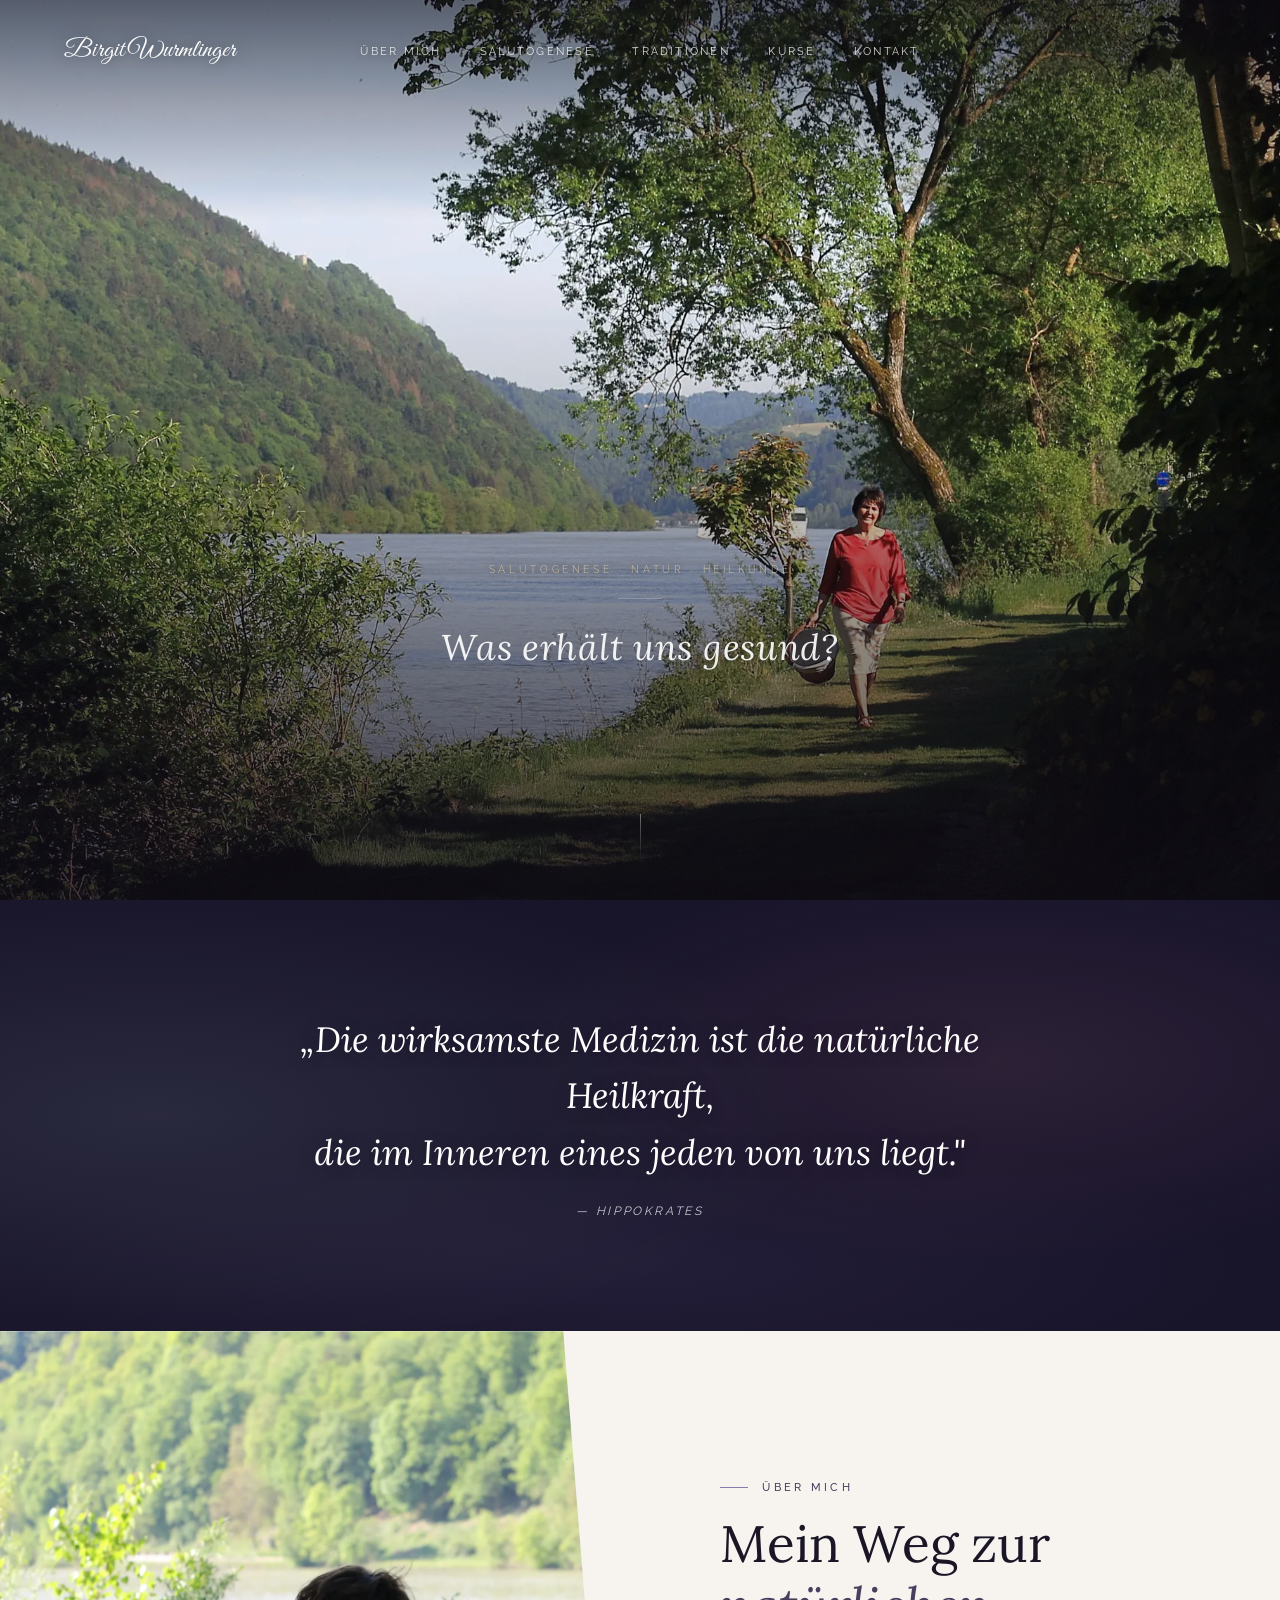
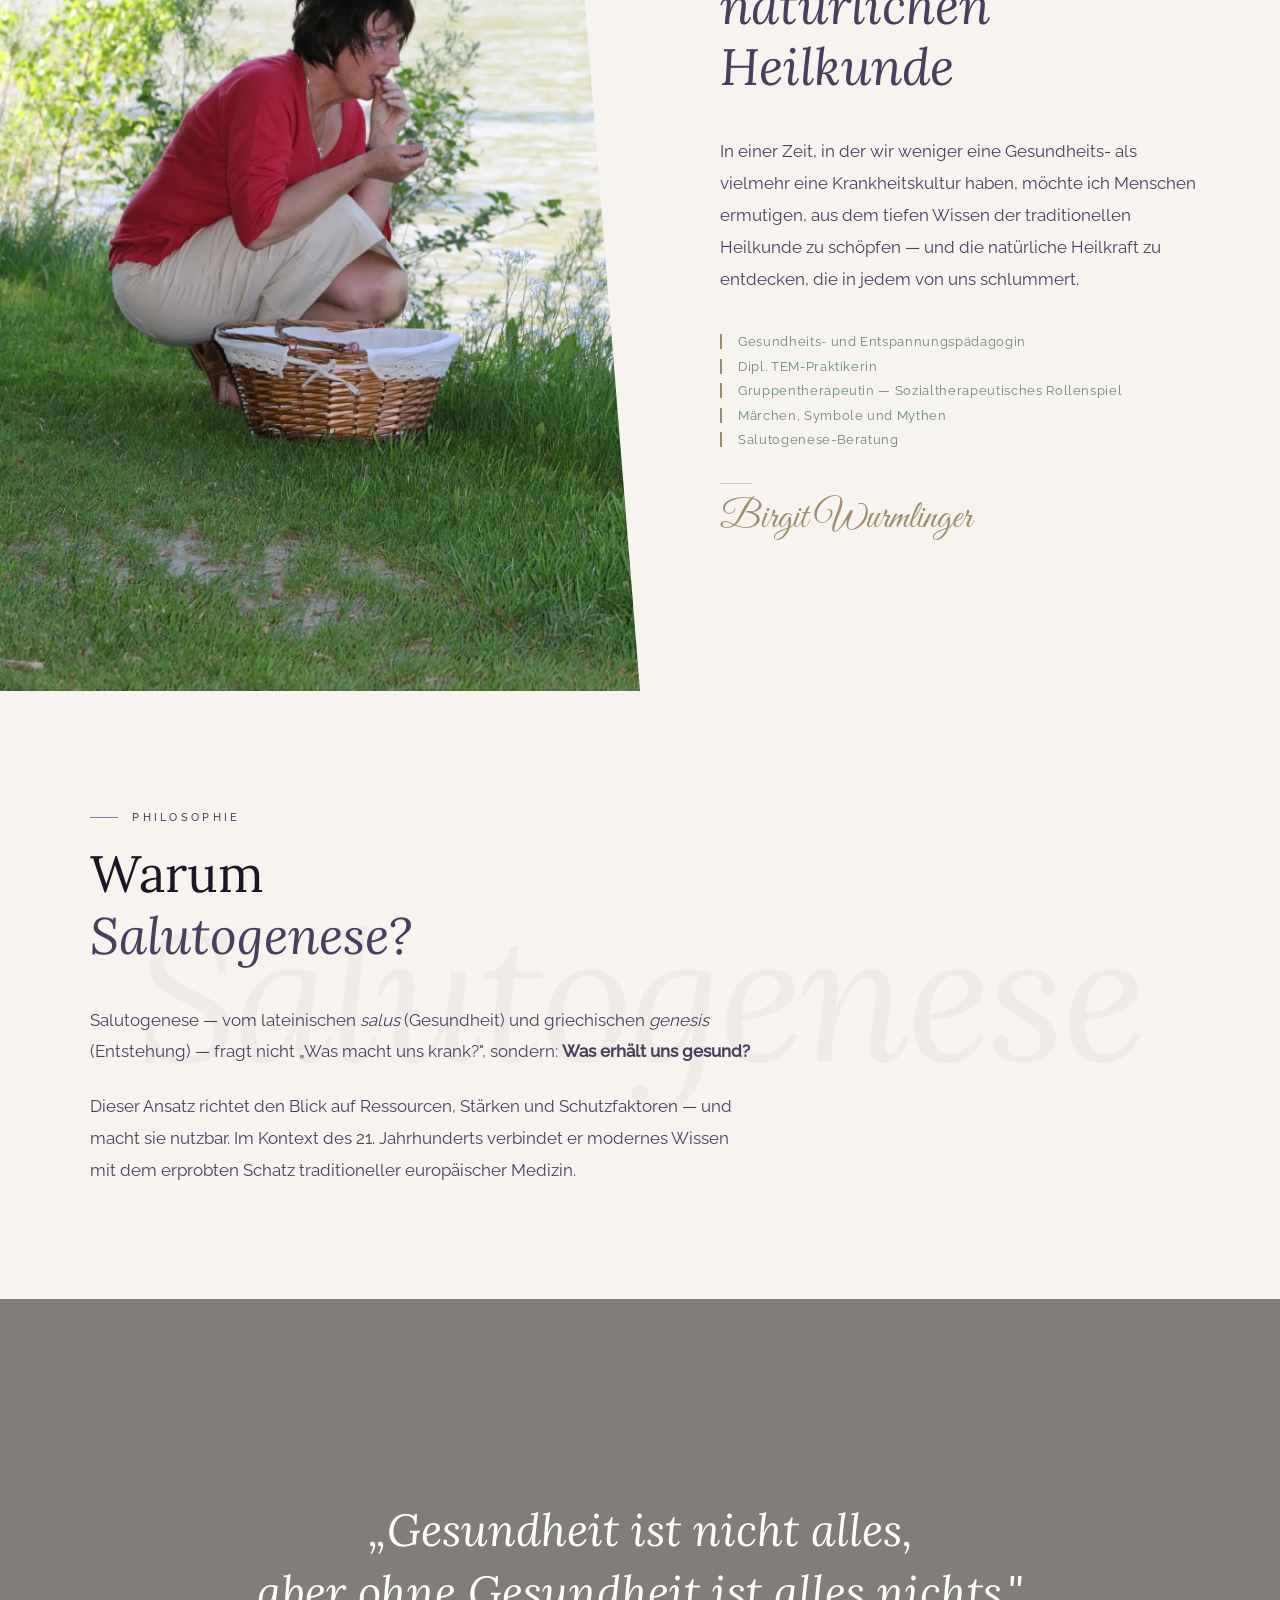
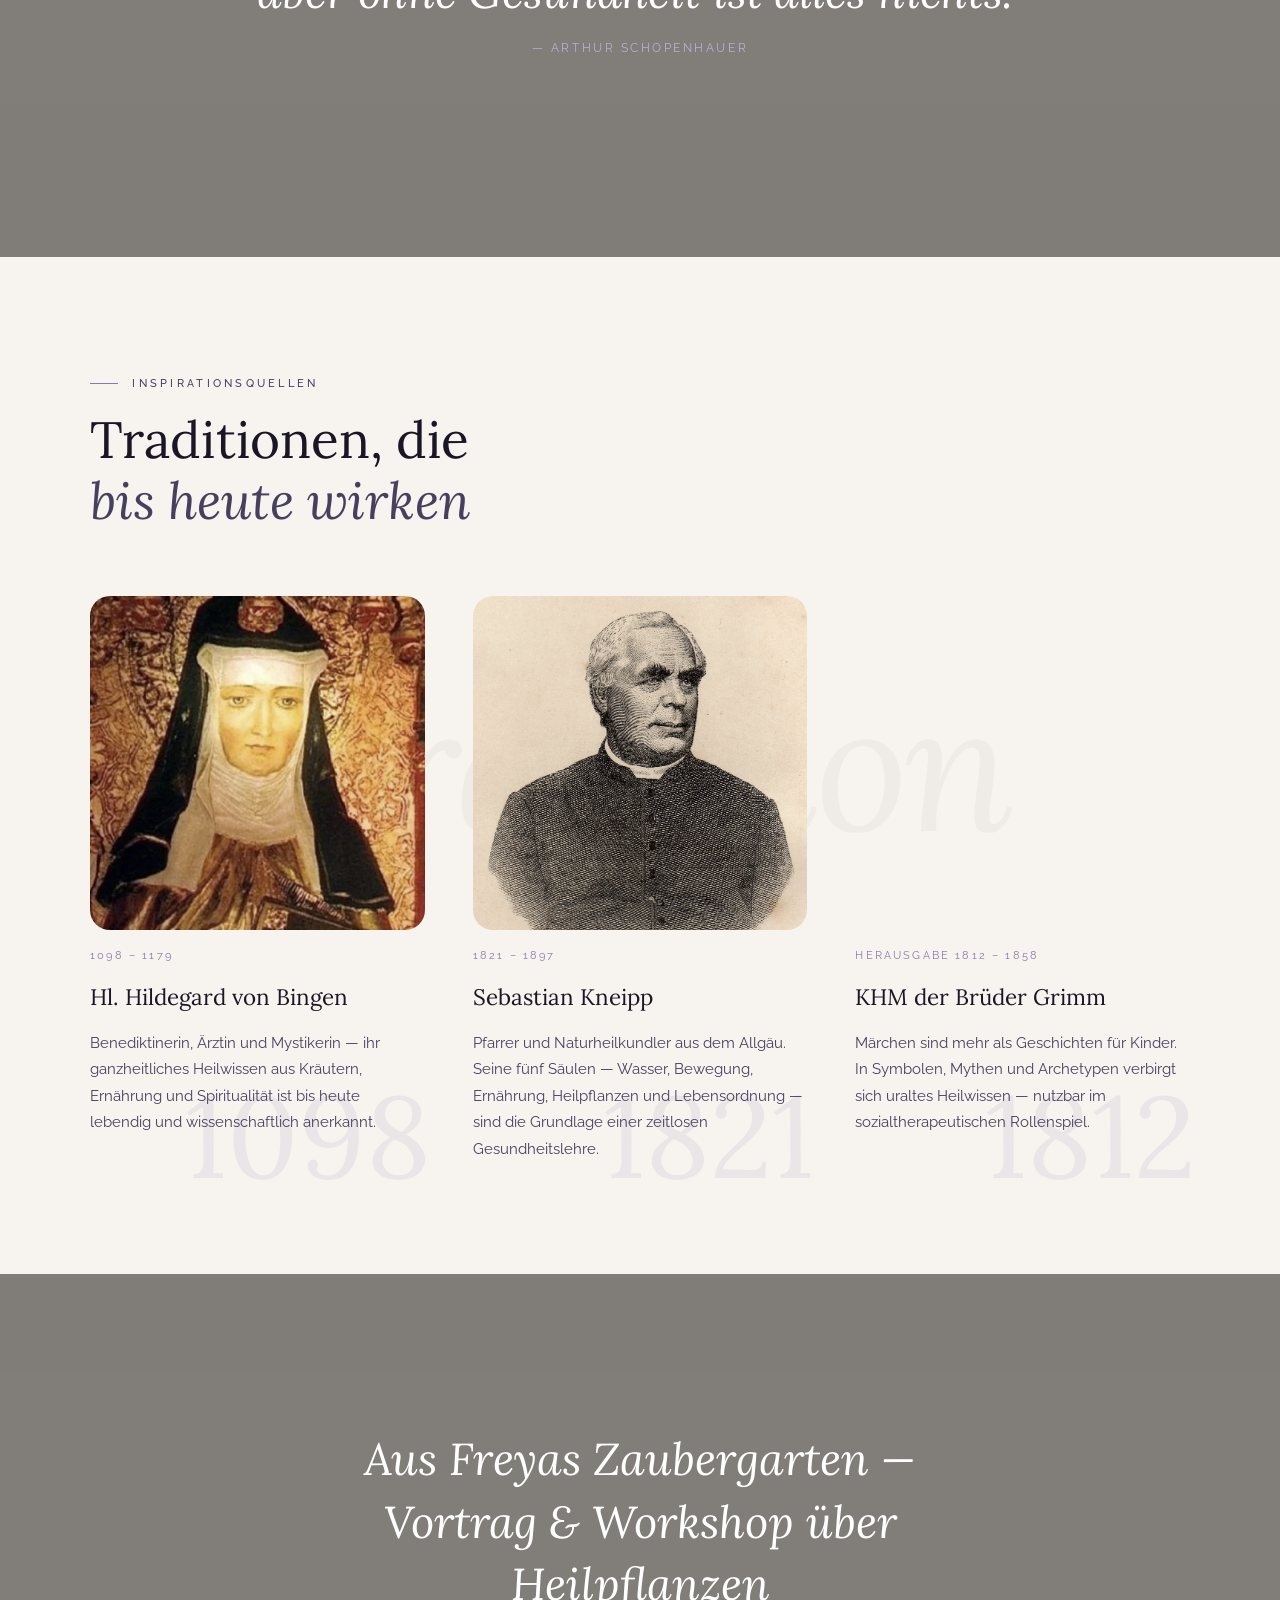
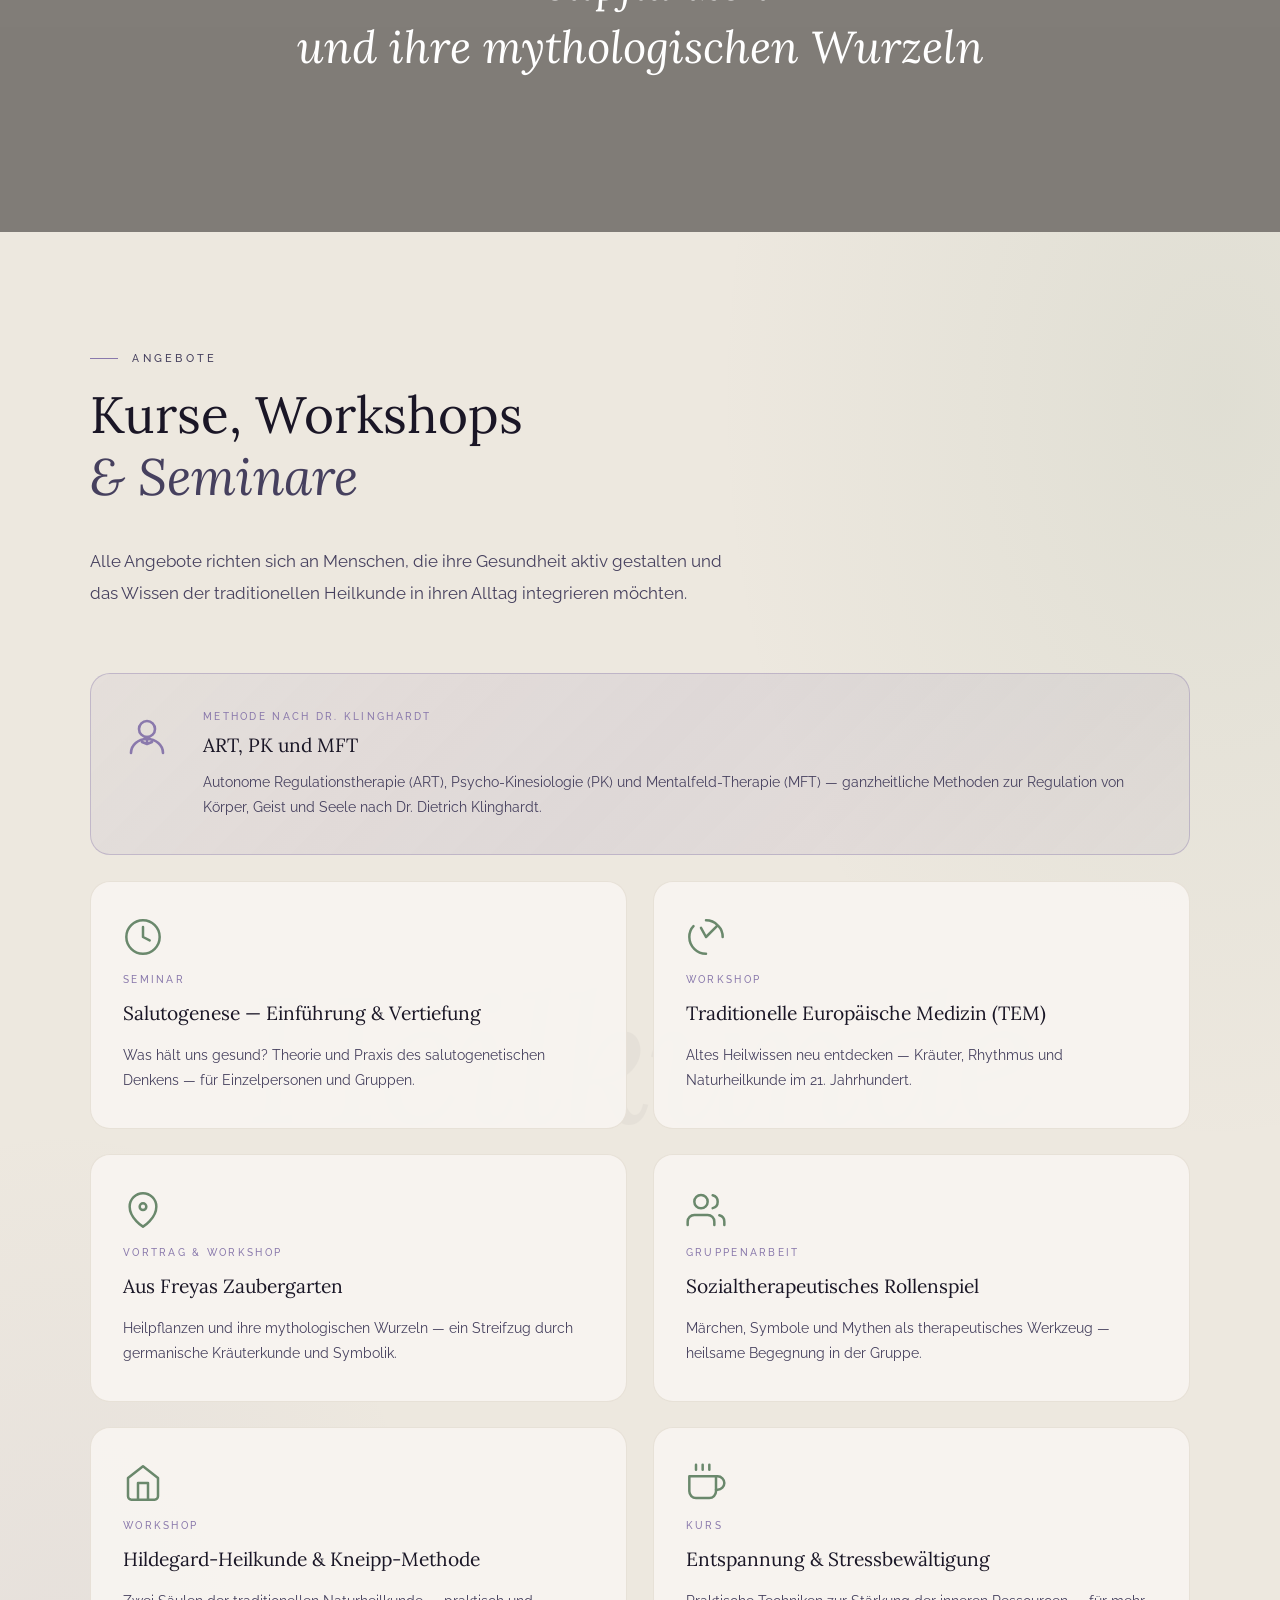
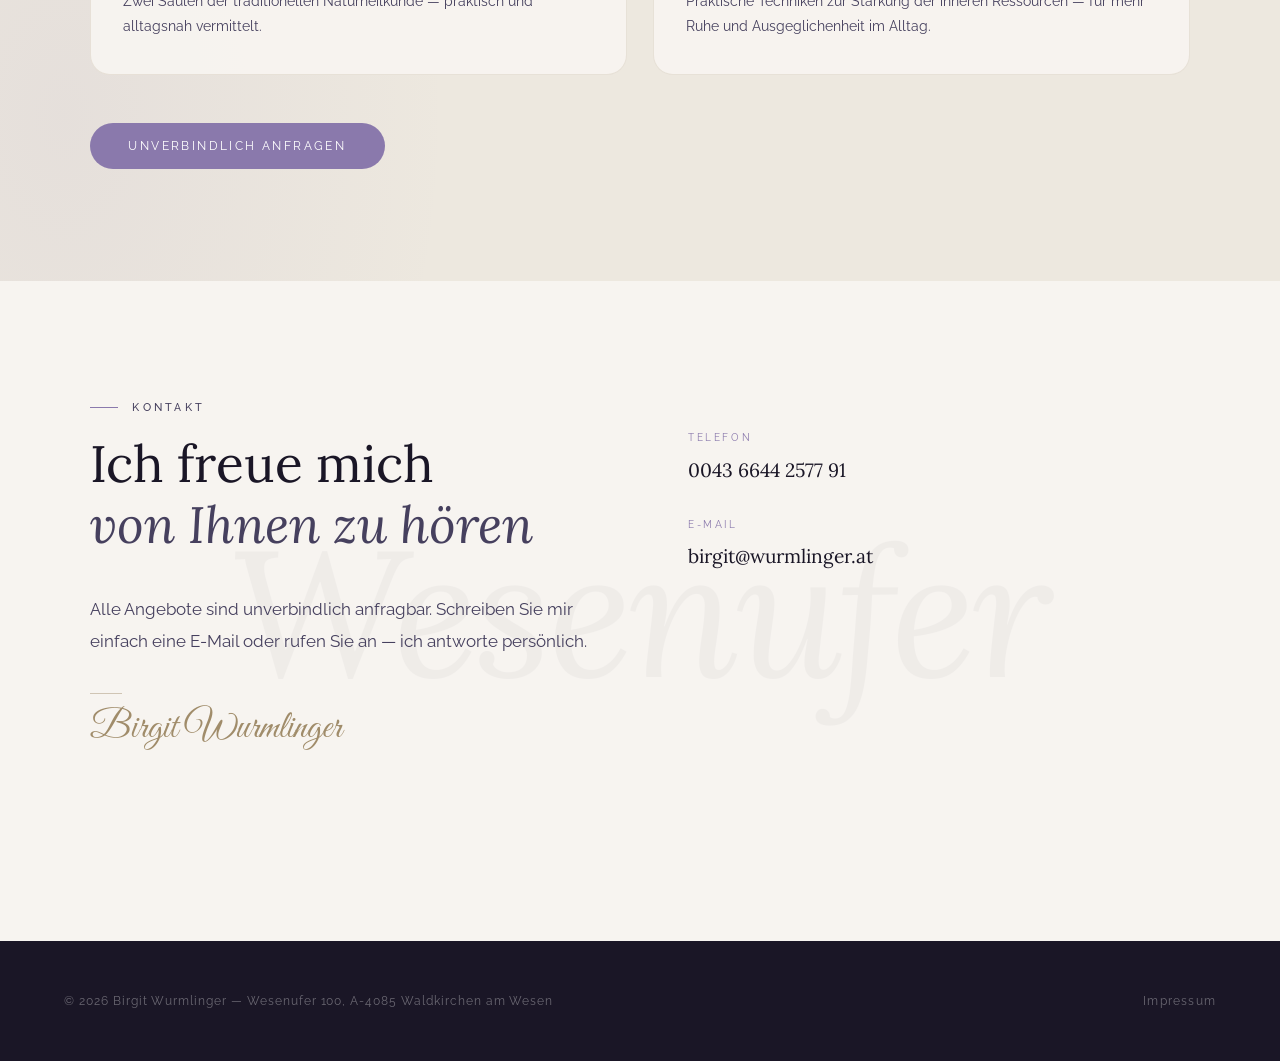
==== commit 84dc90e7: "fix: Bildorientierung und Seitenverhaeltnis der Bilder repariert Zwei Fehler aus dem vorherigen Comm" ====
--- a/index.html
+++ b/index.html
@@ -920,7 +920,7 @@
   <section id="ueber-mich">
     <div class="ueber-grid">
       <div class="ueber-img-wrap">
-        <img src="bilder/bild_08_portrait.webp" alt="Birgit Wurmlinger" width="1600" height="1067" loading="lazy" decoding="async" />
+        <img src="bilder/bild_08_portrait.webp" alt="Birgit Wurmlinger" loading="lazy" decoding="async" />
       </div>
       <div class="ueber-text">
         <span class="section-label reveal">Über mich</span>
@@ -984,7 +984,7 @@
       <h2 class="section-title reveal">Traditionen, die<br/><em>bis heute wirken</em></h2>
       <div class="tradition-grid">
         <div class="tradition-card reveal" data-year="1098">
-          <img src="bilder/bild_04_hildegard_von_bingen.webp" alt="Hildegard von Bingen" width="620" height="417" loading="lazy" decoding="async" />
+          <img src="bilder/bild_04_hildegard_von_bingen.webp" alt="Hildegard von Bingen" loading="lazy" decoding="async" />
           <span class="tradition-years">1098 – 1179</span>
           <h3>Hl. Hildegard von Bingen</h3>
           <p>Benediktinerin, Ärztin und Mystikerin — ihr ganzheitliches Heilwissen
@@ -992,7 +992,7 @@
           wissenschaftlich anerkannt.</p>
         </div>
         <div class="tradition-card reveal" data-year="1821">
-          <img src="bilder/bild_05_sebastian_kneipp.webp" alt="Sebastian Kneipp" width="900" height="1557" loading="lazy" decoding="async" style="object-position: top;" />
+          <img src="bilder/bild_05_sebastian_kneipp.webp" alt="Sebastian Kneipp" loading="lazy" decoding="async" style="object-position: top;" />
           <span class="tradition-years">1821 – 1897</span>
           <h3>Sebastian Kneipp</h3>
           <p>Pfarrer und Naturheilkundler aus dem Allgäu. Seine fünf Säulen —
@@ -1000,7 +1000,7 @@
           die Grundlage einer zeitlosen Gesundheitslehre.</p>
         </div>
         <div class="tradition-card reveal" data-year="1812">
-          <img src="bilder/bild_06_gebrueder_grimm.webp" alt="Gebrüder Grimm" width="640" height="673" loading="lazy" decoding="async" />
+          <img src="bilder/bild_06_gebrueder_grimm.webp" alt="Gebrüder Grimm" loading="lazy" decoding="async" />
           <span class="tradition-years">Herausgabe 1812 – 1858</span>
           <h3>KHM der Brüder Grimm</h3>
           <p>Märchen sind mehr als Geschichten für Kinder. In Symbolen, Mythen
